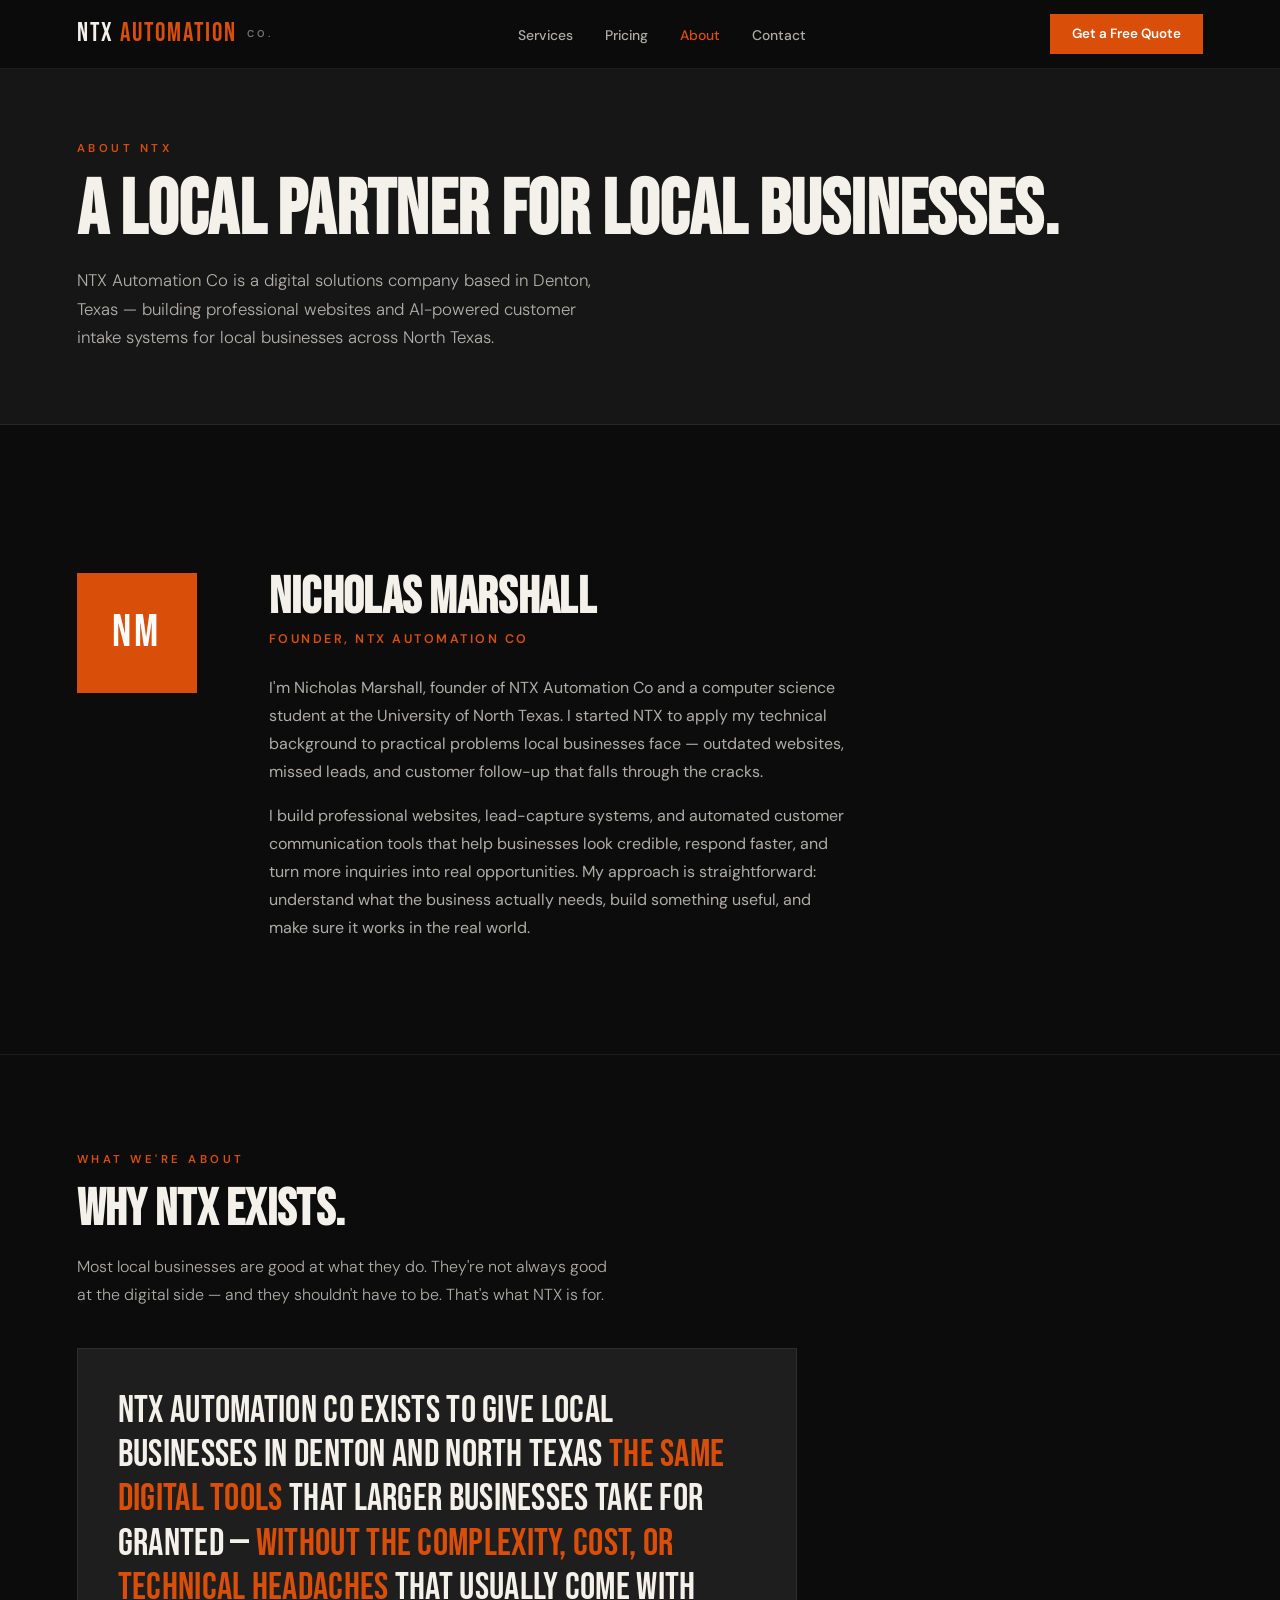
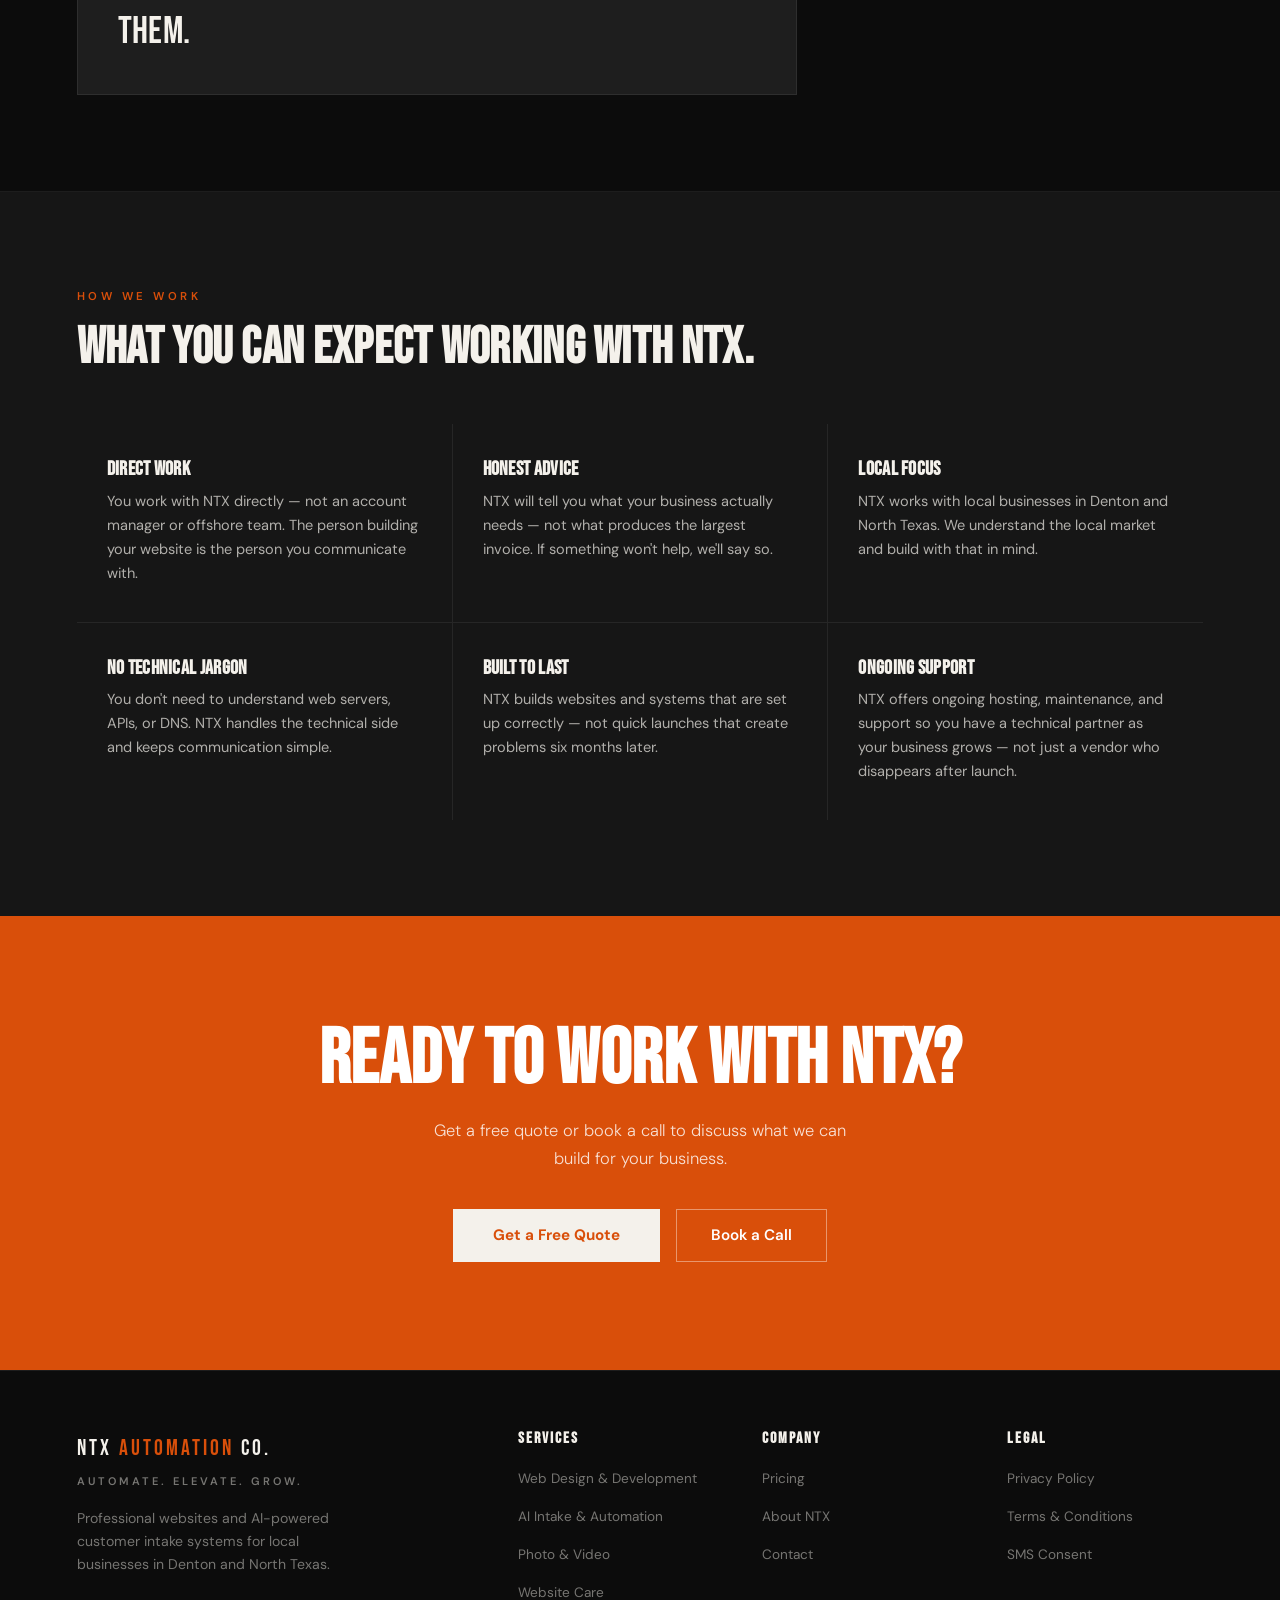
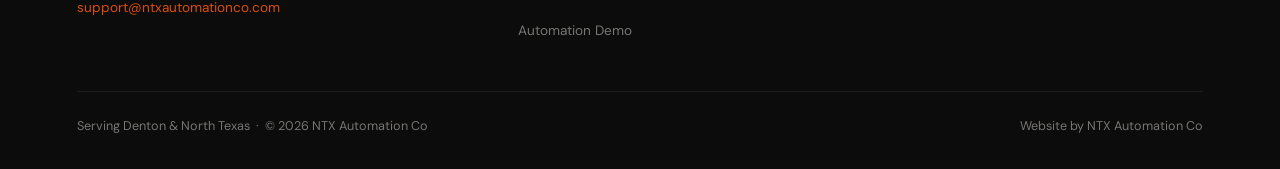
==== about.html @ d0ef0477 "Update NTX website pricing and service pages" ====
<!DOCTYPE html>
<html lang="en">
<head>
<meta charset="UTF-8"/>
<meta name="viewport" content="width=device-width, initial-scale=1.0"/>
<title>About NTX Automation Co | Web Design &amp; AI Intake — Denton, TX</title>
<meta name="description" content="NTX Automation Co is a Denton-based digital solutions company founded by Nicholas Marshall. Professional websites and AI intake systems for local businesses in North Texas."/>
<meta name="robots" content="index, follow"/>
<link rel="canonical" href="https://ntxautomationco.com/about.html"/>
<meta name="theme-color" content="#d94f0a"/>
<meta property="og:title" content="About NTX Automation Co — Denton, TX"/>
<meta property="og:description" content="Founded by Nicholas Marshall. Professional websites and AI-powered customer intake for local businesses in Denton and North Texas."/>
<meta property="og:url" content="https://ntxautomationco.com/about.html"/>
<meta property="og:type" content="website"/>
<meta name="twitter:card" content="summary"/>
<script type="application/ld+json">
{
  "@context": "https://schema.org",
  "@type": ["LocalBusiness", "ProfessionalService"],
  "name": "NTX Automation Co",
  "url": "https://ntxautomationco.com",
  "email": "support@ntxautomationco.com",
  "founder": { "@type": "Person", "name": "Nicholas Marshall" },
  "areaServed": [
    { "@type": "City", "name": "Denton", "containedInPlace": { "@type": "State", "name": "Texas" } },
    { "@type": "AdministrativeArea", "name": "North Texas" }
  ],
  "description": "NTX Automation Co builds professional websites and AI-powered customer intake systems for local businesses in Denton and North Texas."
}
</script>
<link rel="icon" href="/favicon.svg" type="image/svg+xml"/>
<link rel="preconnect" href="https://fonts.googleapis.com"/>
<link rel="preconnect" href="https://fonts.gstatic.com" crossorigin/>
<link href="https://fonts.googleapis.com/css2?family=Bebas+Neue&family=DM+Sans:wght@300;400;500;600&display=swap" rel="stylesheet"/>
<link rel="stylesheet" href="/style.css"/>
<style>
.about-hero { padding: 140px 6% 72px; background: var(--gray); border-bottom: 1px solid var(--border); }
.about-hero h1 { font-family: 'Bebas Neue', sans-serif; font-size: clamp(3rem, 6vw, 5.2rem); line-height: 0.95; margin-bottom: 18px; }
.about-hero p { font-size: 1.05rem; color: var(--body); max-width: 540px; font-weight: 300; line-height: 1.72; }
.founder-section { background: var(--black); }
.founder-inner { display: grid; grid-template-columns: 140px 1fr; gap: 52px; align-items: start; margin-top: 52px; }
.founder-name { font-family: 'Bebas Neue', sans-serif; font-size: clamp(2.2rem, 4vw, 3.4rem); line-height: 0.97; margin-bottom: 6px; }
.founder-role { font-size: 0.78rem; font-weight: 600; letter-spacing: 2.5px; text-transform: uppercase; color: var(--orange); margin-bottom: 24px; display: block; }
.founder-bio p { font-size: 1rem; color: var(--body); line-height: 1.75; margin-bottom: 16px; max-width: 580px; }
.values-section { background: var(--gray); }
.values-grid { display: grid; grid-template-columns: repeat(3, 1fr); gap: 1px; background: var(--border); margin-top: 52px; }
.value-item { background: var(--gray); padding: 36px 30px; transition: background 0.2s; }
.value-item:hover { background: #1c1c1c; }
.value-item h3 { font-family: 'Bebas Neue', sans-serif; font-size: 1.25rem; color: var(--white); margin-bottom: 10px; }
.value-item p { font-size: 0.91rem; color: var(--body); line-height: 1.65; }
.mission-section { background: var(--black); }
.mission-block { max-width: 720px; margin-top: 40px; padding: 40px; border: 1px solid var(--border); background: var(--card); }
.mission-block p { font-family: 'Bebas Neue', sans-serif; font-size: clamp(1.6rem, 3vw, 2.4rem); line-height: 1.15; color: var(--white); letter-spacing: 0.3px; }
.mission-block p em { font-style: normal; color: var(--orange); }
@media (max-width: 900px) {
  .founder-inner { grid-template-columns: 1fr; gap: 28px; }
  .values-grid { grid-template-columns: 1fr; }
}
@media (max-width: 580px) {
  .about-hero { padding: 110px 5% 52px; }
  .mission-block { padding: 28px 24px; }
}
</style>
</head>
<body>
<main id="main-content">

<div class="about-hero">
  <span class="label">About NTX</span>
  <h1>A Local Partner for Local Businesses.</h1>
  <p>NTX Automation Co is a digital solutions company based in Denton, Texas — building professional websites and AI-powered customer intake systems for local businesses across North Texas.</p>
</div>

<section class="founder-section" aria-labelledby="founder-heading">
  <div class="founder-inner">
    <div class="reveal">
      <div class="founder-monogram" aria-hidden="true"><span>NM</span></div>
    </div>
    <div class="reveal reveal-d2">
      <h2 class="founder-name" id="founder-heading">Nicholas Marshall</h2>
      <span class="founder-role">Founder, NTX Automation Co</span>
      <div class="founder-bio">
        <p>I'm Nicholas Marshall, founder of NTX Automation Co and a computer science student at the University of North Texas. I started NTX to apply my technical background to practical problems local businesses face — outdated websites, missed leads, and customer follow-up that falls through the cracks.</p>
        <p>I build professional websites, lead-capture systems, and automated customer communication tools that help businesses look credible, respond faster, and turn more inquiries into real opportunities. My approach is straightforward: understand what the business actually needs, build something useful, and make sure it works in the real world.</p>
      </div>
    </div>
  </div>
</section>

<hr class="section-rule"/>

<section class="mission-section" aria-labelledby="mission-heading">
  <div class="reveal">
    <span class="label">What We're About</span>
    <h2 class="section-heading" id="mission-heading">Why NTX Exists.</h2>
    <p class="section-body">Most local businesses are good at what they do. They're not always good at the digital side — and they shouldn't have to be. That's what NTX is for.</p>
  </div>
  <div class="mission-block reveal">
    <p>NTX Automation Co exists to give local businesses in Denton and North Texas <em>the same digital tools</em> that larger businesses take for granted — <em>without the complexity, cost, or technical headaches</em> that usually come with them.</p>
  </div>
</section>

<hr class="section-rule"/>

<section class="values-section" aria-labelledby="values-heading">
  <div class="reveal">
    <span class="label">How We Work</span>
    <h2 class="section-heading" id="values-heading">What You Can Expect Working With NTX.</h2>
  </div>
  <div class="values-grid">
    <div class="value-item reveal reveal-d1">
      <h3>Direct Work</h3>
      <p>You work with NTX directly — not an account manager or offshore team. The person building your website is the person you communicate with.</p>
    </div>
    <div class="value-item reveal reveal-d2">
      <h3>Honest Advice</h3>
      <p>NTX will tell you what your business actually needs — not what produces the largest invoice. If something won't help, we'll say so.</p>
    </div>
    <div class="value-item reveal reveal-d3">
      <h3>Local Focus</h3>
      <p>NTX works with local businesses in Denton and North Texas. We understand the local market and build with that in mind.</p>
    </div>
    <div class="value-item reveal reveal-d1">
      <h3>No Technical Jargon</h3>
      <p>You don't need to understand web servers, APIs, or DNS. NTX handles the technical side and keeps communication simple.</p>
    </div>
    <div class="value-item reveal reveal-d2">
      <h3>Built to Last</h3>
      <p>NTX builds websites and systems that are set up correctly — not quick launches that create problems six months later.</p>
    </div>
    <div class="value-item reveal reveal-d3">
      <h3>Ongoing Support</h3>
      <p>NTX offers ongoing hosting, maintenance, and support so you have a technical partner as your business grows — not just a vendor who disappears after launch.</p>
    </div>
  </div>
</section>

<section class="final-cta" aria-labelledby="about-cta-heading">
  <h2 id="about-cta-heading">Ready to Work with NTX?</h2>
  <p>Get a free quote or book a call to discuss what we can build for your business.</p>
  <div class="final-cta-actions">
    <a href="/contact.html" class="btn-white">Get a Free Quote</a>
    <a href="https://calendly.com/nichonmarshall/15min" target="_blank" rel="noopener"
       class="btn-ghost" style="border-color:rgba(255,255,255,0.4);color:#fff;">Book a Call</a>
  </div>
</section>

</main>
<script src="/components.js"></script>
</body>
</html>
---- style.css ----
/* ============================================================
   NTX AUTOMATION CO — SHARED DESIGN SYSTEM
   style.css — loaded by every page
   ============================================================ */

/* ── TOKENS ── */
:root {
  --black:        #0c0c0c;
  --white:        #f4f1eb;
  --orange:       #d94f0a;
  --orange-light: #e8621f;
  --orange-dim:   rgba(217,79,10,0.07);
  --orange-border:rgba(217,79,10,0.35);
  --gray:         #161616;
  --card:         #1e1e1e;
  --card-hover:   #232323;
  --border:       rgba(255,255,255,0.07);
  --muted:        rgba(244,241,235,0.46);
  --body:         rgba(244,241,235,0.70);
  --body-strong:  rgba(244,241,235,0.88);
}

/* ── RESET ── */
*, *::before, *::after { box-sizing: border-box; margin: 0; padding: 0; }
html { scroll-behavior: smooth; }

body {
  background: var(--black);
  color: var(--white);
  font-family: 'DM Sans', sans-serif;
  font-size: 17px;
  line-height: 1.65;
  overflow-x: hidden;
}

/* ── TYPOGRAPHY ── */
h1, h2, h3, h4 {
  font-family: 'Bebas Neue', sans-serif;
  letter-spacing: 0.3px;
  line-height: 0.97;
}

/* Section label — small orange uppercase eyebrow */
.label {
  font-size: 0.71rem;
  font-weight: 600;
  letter-spacing: 3.5px;
  text-transform: uppercase;
  color: var(--orange);
  margin-bottom: 16px;
  display: block;
}

/* Section heading */
.section-heading {
  font-family: 'Bebas Neue', sans-serif;
  font-size: clamp(2.2rem, 4vw, 3.4rem);
  line-height: 0.97;
  max-width: 680px;
  margin-bottom: 18px;
}

/* Section body copy */
.section-body {
  font-size: 1rem;
  color: var(--body);
  max-width: 540px;
  font-weight: 300;
  line-height: 1.72;
}

/* ── LAYOUT ── */
.section-inner {
  max-width: 1200px;
  margin: 0 auto;
}

section {
  padding: 96px 6%;
}

/* Alternating backgrounds */
.bg-black { background: var(--black); }
.bg-gray  { background: var(--gray);  }

/* ── NAVIGATION ── */
.site-header {
  position: fixed;
  top: 0; left: 0; right: 0;
  z-index: 200;
  background: rgba(12,12,12,0.96);
  backdrop-filter: blur(12px);
  -webkit-backdrop-filter: blur(12px);
  border-bottom: 1px solid var(--border);
}

.nav-inner {
  display: flex;
  align-items: center;
  justify-content: space-between;
  padding: 0 6%;
  height: 68px;
}

/* Logo */
.nav-logo {
  display: flex;
  align-items: center;
  gap: 10px;
  text-decoration: none;
  flex-shrink: 0;
}
.nav-logo-mark {
  font-family: 'Bebas Neue', sans-serif;
  font-size: 1.6rem;
  letter-spacing: 2px;
  color: var(--white);
  line-height: 1;
}
.nav-logo-mark span { color: var(--orange); }
.nav-logo-sub {
  font-family: 'DM Sans', sans-serif;
  font-size: 0.62rem;
  font-weight: 600;
  letter-spacing: 3px;
  text-transform: uppercase;
  color: var(--muted);
  line-height: 1;
}

/* Desktop links */
.nav-links {
  display: flex;
  align-items: center;
  gap: 32px;
  list-style: none;
}
.nav-links a {
  font-family: 'DM Sans', sans-serif;
  font-size: 0.87rem;
  font-weight: 500;
  color: var(--body);
  text-decoration: none;
  transition: color 0.2s;
  white-space: nowrap;
}
.nav-links a:hover { color: var(--white); }
.nav-links a.active { color: var(--orange); }

/* Nav right cluster */
.nav-right {
  display: flex;
  align-items: center;
  gap: 16px;
}

/* Hamburger button */
.nav-hamburger {
  display: none;
  background: none;
  border: none;
  cursor: pointer;
  padding: 6px;
  flex-direction: column;
  gap: 5px;
  align-items: center;
  justify-content: center;
}
.nav-hamburger span {
  display: block;
  width: 22px;
  height: 2px;
  background: var(--white);
  transition: transform 0.25s, opacity 0.25s;
  transform-origin: center;
}

/* Hamburger open state */
.nav-hamburger.open span:nth-child(1) { transform: translateY(7px) rotate(45deg); }
.nav-hamburger.open span:nth-child(2) { opacity: 0; }
.nav-hamburger.open span:nth-child(3) { transform: translateY(-7px) rotate(-45deg); }

/* Full-screen mobile menu */
.nav-overlay {
  display: none;
  position: fixed;
  inset: 0;
  z-index: 199;
  background: rgba(12,12,12,0.98);
  backdrop-filter: blur(16px);
  -webkit-backdrop-filter: blur(16px);
  padding: 100px 8% 48px;
  flex-direction: column;
  justify-content: space-between;
  overflow-y: auto;
}
.nav-overlay.open { display: flex; }

.nav-overlay-primary {
  list-style: none;
  display: flex;
  flex-direction: column;
  gap: 4px;
}
.nav-overlay-primary li a {
  font-family: 'Bebas Neue', sans-serif;
  font-size: clamp(2rem, 8vw, 3rem);
  letter-spacing: 1px;
  color: var(--white);
  text-decoration: none;
  display: block;
  padding: 8px 0;
  border-bottom: 1px solid var(--border);
  transition: color 0.15s;
}
.nav-overlay-primary li a:hover { color: var(--orange); }

.nav-overlay-secondary {
  list-style: none;
  display: flex;
  flex-direction: column;
  gap: 0;
  margin-top: 24px;
}
.nav-overlay-secondary li a {
  font-size: 1rem;
  font-weight: 500;
  color: var(--body);
  text-decoration: none;
  display: block;
  padding: 10px 0;
  border-bottom: 1px solid var(--border);
  transition: color 0.15s;
}
.nav-overlay-secondary li a:hover { color: var(--white); }

.nav-overlay-legal {
  display: flex;
  flex-wrap: wrap;
  gap: 12px 24px;
  margin-top: 20px;
}
.nav-overlay-legal a {
  font-size: 0.8rem;
  color: var(--muted);
  text-decoration: none;
  transition: color 0.15s;
}
.nav-overlay-legal a:hover { color: var(--white); }

.nav-overlay-cta {
  margin-top: 32px;
}

/* ── BUTTONS ── */
.btn-primary {
  display: inline-block;
  background: var(--orange);
  color: #fff;
  padding: 14px 36px;
  font-family: 'DM Sans', sans-serif;
  font-size: 0.95rem;
  font-weight: 600;
  text-decoration: none;
  border: none;
  cursor: pointer;
  transition: background 0.2s, transform 0.15s;
  white-space: nowrap;
}
.btn-primary:hover { background: var(--orange-light); transform: translateY(-2px); }

.btn-ghost {
  display: inline-block;
  background: transparent;
  color: var(--white);
  padding: 13px 34px;
  font-family: 'DM Sans', sans-serif;
  font-size: 0.95rem;
  font-weight: 600;
  text-decoration: none;
  border: 1.5px solid rgba(244,241,235,0.3);
  cursor: pointer;
  transition: border-color 0.2s, color 0.2s, transform 0.15s;
  white-space: nowrap;
}
.btn-ghost:hover { border-color: var(--white); color: var(--white); transform: translateY(-2px); }

.btn-white {
  display: inline-block;
  background: var(--white);
  color: var(--orange);
  padding: 14px 40px;
  font-family: 'DM Sans', sans-serif;
  font-size: 0.95rem;
  font-weight: 700;
  text-decoration: none;
  border: none;
  cursor: pointer;
  transition: opacity 0.2s, transform 0.15s;
  white-space: nowrap;
}
.btn-white:hover { opacity: 0.92; transform: translateY(-2px); }

.btn-full { width: 100%; text-align: center; }

/* Nav CTA — smaller */
.btn-nav {
  display: inline-block;
  background: var(--orange);
  color: #fff;
  padding: 9px 22px;
  font-family: 'DM Sans', sans-serif;
  font-size: 0.84rem;
  font-weight: 600;
  text-decoration: none;
  border: none;
  cursor: pointer;
  transition: background 0.2s;
  white-space: nowrap;
}
.btn-nav:hover { background: var(--orange-light); }

/* ── FOOTER ── */
.site-footer {
  background: var(--black);
  border-top: 1px solid var(--border);
  padding: 60px 6% 32px;
}

.footer-grid {
  display: grid;
  grid-template-columns: 2fr 1fr 1fr 1fr;
  gap: 48px;
  margin-bottom: 48px;
}

.footer-brand-mark {
  font-family: 'Bebas Neue', sans-serif;
  font-size: 1.4rem;
  letter-spacing: 3px;
  color: var(--white);
  margin-bottom: 4px;
}
.footer-brand-mark span { color: var(--orange); }

.footer-tagline {
  font-size: 0.69rem;
  font-weight: 600;
  letter-spacing: 3px;
  text-transform: uppercase;
  color: var(--muted);
  margin-bottom: 16px;
}

.footer-desc {
  font-size: 0.88rem;
  color: var(--muted);
  line-height: 1.65;
  max-width: 260px;
  margin-bottom: 16px;
}

.footer-email a {
  font-size: 0.85rem;
  color: var(--orange);
  text-decoration: none;
  transition: opacity 0.2s;
}
.footer-email a:hover { opacity: 0.75; }

.footer-col h4 {
  font-family: 'Bebas Neue', sans-serif;
  font-size: 1rem;
  letter-spacing: 2px;
  color: var(--white);
  margin-bottom: 16px;
}

.footer-col ul {
  list-style: none;
  display: flex;
  flex-direction: column;
  gap: 10px;
}

.footer-col ul li a {
  font-size: 0.85rem;
  color: var(--muted);
  text-decoration: none;
  transition: color 0.2s;
}
.footer-col ul li a:hover { color: var(--white); }

.footer-bottom {
  border-top: 1px solid var(--border);
  padding-top: 24px;
  display: flex;
  justify-content: space-between;
  align-items: center;
  flex-wrap: wrap;
  gap: 12px;
}

.footer-bottom small {
  font-size: 0.79rem;
  color: var(--muted);
}

/* ── CARDS — shared ── */
.card {
  padding: 36px 32px;
  border: 1px solid var(--border);
  background: var(--card);
  transition: border-color 0.2s, background 0.2s;
}
.card:hover { border-color: var(--orange); background: var(--card-hover); }

.card-num {
  font-family: 'Bebas Neue', sans-serif;
  font-size: 2.4rem;
  color: var(--orange);
  opacity: 0.3;
  line-height: 1;
  margin-bottom: 20px;
}

.card h3 {
  font-family: 'Bebas Neue', sans-serif;
  font-size: 1.35rem;
  letter-spacing: 0.5px;
  color: var(--white);
  margin-bottom: 12px;
}

.card p {
  font-size: 0.91rem;
  color: var(--body);
  line-height: 1.65;
}

.card-tag {
  display: inline-block;
  margin-top: 16px;
  font-size: 0.69rem;
  font-weight: 600;
  letter-spacing: 2px;
  text-transform: uppercase;
  color: var(--orange);
}

.card-link {
  display: inline-flex;
  align-items: center;
  gap: 6px;
  margin-top: 20px;
  font-size: 0.84rem;
  font-weight: 600;
  color: var(--orange);
  text-decoration: none;
  transition: gap 0.2s;
}
.card-link:hover { gap: 10px; }

/* ── GRID SYSTEMS ── */
.grid-4 {
  display: grid;
  grid-template-columns: repeat(4, 1fr);
  gap: 1px;
  background: var(--border);
}

.grid-3 {
  display: grid;
  grid-template-columns: repeat(3, 1fr);
  gap: 24px;
}

.grid-2 {
  display: grid;
  grid-template-columns: repeat(2, 1fr);
  gap: 24px;
}

.grid-auto {
  display: grid;
  grid-template-columns: repeat(auto-fit, minmax(260px, 1fr));
  gap: 24px;
}

/* ── DIVIDER ── */
hr.section-rule {
  border: none;
  border-top: 1px solid var(--border);
  margin: 0;
}

/* ── CALLOUT BOX ── */
.callout {
  padding: 20px 24px;
  border: 1px solid var(--orange-border);
  background: var(--orange-dim);
  font-size: 0.91rem;
  color: var(--body-strong);
  line-height: 1.7;
}
.callout strong { color: var(--white); font-weight: 600; }

/* ── PLACEHOLDER ── */
.placeholder-block {
  border: 1px dashed rgba(255,255,255,0.12);
  background: rgba(255,255,255,0.02);
  display: flex;
  flex-direction: column;
  align-items: center;
  justify-content: center;
  text-align: center;
  padding: 48px 32px;
  gap: 10px;
}
.placeholder-block .ph-label {
  font-size: 0.69rem;
  font-weight: 600;
  letter-spacing: 3px;
  text-transform: uppercase;
  color: var(--orange);
}
.placeholder-block p {
  font-size: 0.88rem;
  color: var(--muted);
  line-height: 1.6;
  max-width: 280px;
}

/* ── SMS DISCLOSURE ── */
.sms-disclosure {
  padding: 16px 20px;
  border: 1px solid var(--border);
  background: #111;
  font-size: 0.81rem;
  color: var(--muted);
  line-height: 1.7;
}
.sms-disclosure strong { color: rgba(244,241,235,0.7); font-weight: 500; }
.sms-disclosure-links {
  display: flex;
  gap: 12px;
  flex-wrap: wrap;
  margin-top: 10px;
}
.sms-disclosure-links a {
  font-size: 0.78rem;
  color: var(--orange);
  text-decoration: none;
  transition: opacity 0.2s;
}
.sms-disclosure-links a:hover { opacity: 0.75; }

/* ── ANIMATIONS ── */
@keyframes fadeUp {
  from { opacity: 0; transform: translateY(22px); }
  to   { opacity: 1; transform: translateY(0); }
}
@keyframes fadeIn {
  from { opacity: 0; }
  to   { opacity: 1; }
}

.reveal {
  opacity: 0;
  transform: translateY(26px);
  transition: opacity 0.6s ease, transform 0.6s ease;
}
.reveal.visible {
  opacity: 1;
  transform: translateY(0);
}

/* Stagger utility classes */
.reveal-d1 { transition-delay: 0.05s; }
.reveal-d2 { transition-delay: 0.12s; }
.reveal-d3 { transition-delay: 0.19s; }
.reveal-d4 { transition-delay: 0.26s; }

/* ── PAGE HEADER (legal / inner pages) ── */
.page-header {
  padding: 140px 6% 60px;
  border-bottom: 1px solid var(--border);
  background: var(--gray);
}
.page-header h1 {
  font-family: 'Bebas Neue', sans-serif;
  font-size: clamp(2.8rem, 6vw, 5rem);
  line-height: 0.95;
  letter-spacing: 0.5px;
  max-width: 680px;
}
.page-header .sub {
  margin-top: 18px;
  font-size: 1.05rem;
  color: var(--body);
  max-width: 560px;
  font-weight: 300;
  line-height: 1.7;
}
.page-header .effective {
  margin-top: 14px;
  font-size: 0.83rem;
  color: var(--muted);
}

/* ── LEGAL CONTENT ── */
.legal-content {
  max-width: 780px;
  margin: 0 auto;
  padding: 72px 6% 100px;
}
.legal-section {
  margin-bottom: 52px;
  padding-bottom: 52px;
  border-bottom: 1px solid var(--border);
}
.legal-section:last-child { border-bottom: none; margin-bottom: 0; padding-bottom: 0; }
.legal-section h2 {
  font-family: 'Bebas Neue', sans-serif;
  font-size: 1.6rem;
  letter-spacing: 1px;
  color: var(--white);
  margin-bottom: 16px;
}
.legal-section p {
  font-size: 0.97rem;
  color: var(--body);
  line-height: 1.75;
  margin-bottom: 14px;
}
.legal-section p:last-child { margin-bottom: 0; }
.legal-section ul {
  list-style: none;
  margin: 14px 0;
  display: flex;
  flex-direction: column;
  gap: 10px;
}
.legal-section ul li {
  font-size: 0.95rem;
  color: var(--body);
  padding-left: 18px;
  position: relative;
  line-height: 1.6;
}
.legal-section ul li::before {
  content: '';
  position: absolute;
  left: 0; top: 9px;
  width: 5px; height: 5px;
  background: var(--orange);
  border-radius: 50%;
}
.sms-callout {
  margin: 22px 0;
  padding: 20px 22px;
  border: 1px solid var(--orange-border);
  background: var(--orange-dim);
  font-size: 0.91rem;
  color: var(--body-strong);
  line-height: 1.7;
}
.sms-callout strong { color: var(--white); font-weight: 600; }
.contact-block {
  margin-top: 18px;
  padding: 20px 22px;
  border: 1px solid var(--border);
  background: #1a1a1a;
  font-size: 0.93rem;
  color: var(--body);
  line-height: 1.7;
}
.contact-block a { color: var(--orange); text-decoration: none; }
.contact-block a:hover { text-decoration: underline; }
.link-block { display: flex; gap: 16px; flex-wrap: wrap; margin-top: 18px; }
.link-pill {
  padding: 10px 20px;
  border: 1px solid var(--border);
  font-size: 0.88rem;
  font-weight: 500;
  color: rgba(244,241,235,0.75);
  text-decoration: none;
  transition: border-color 0.2s, color 0.2s;
}
.link-pill:hover { border-color: var(--orange); color: var(--white); }

/* ── FORM ── */
.form-group {
  display: flex;
  flex-direction: column;
  gap: 6px;
}
.form-group label {
  font-size: 0.82rem;
  font-weight: 600;
  color: var(--body);
  letter-spacing: 0.3px;
}
.form-group input,
.form-group select,
.form-group textarea {
  background: #1a1a1a;
  border: 1px solid rgba(255,255,255,0.12);
  color: var(--white);
  font-family: 'DM Sans', sans-serif;
  font-size: 0.95rem;
  padding: 12px 16px;
  width: 100%;
  transition: border-color 0.2s;
  appearance: none;
  -webkit-appearance: none;
}
.form-group input:focus,
.form-group select:focus,
.form-group textarea:focus {
  outline: none;
  border-color: var(--orange);
}
.form-group input::placeholder,
.form-group textarea::placeholder { color: var(--muted); }
.form-group textarea { resize: vertical; min-height: 100px; }
.form-grid { display: grid; grid-template-columns: 1fr 1fr; gap: 20px; }
.form-stack { display: flex; flex-direction: column; gap: 20px; }
.checkbox-group { display: flex; flex-direction: column; gap: 10px; }
.checkbox-item {
  display: flex;
  align-items: center;
  gap: 10px;
  cursor: pointer;
  font-size: 0.91rem;
  color: var(--body);
}
.checkbox-item input[type="checkbox"] {
  width: 16px; height: 16px;
  accent-color: var(--orange);
  flex-shrink: 0;
}
.form-note {
  font-size: 0.78rem;
  color: var(--muted);
  line-height: 1.6;
  margin-top: 8px;
}
.form-success {
  display: none;
  padding: 20px 24px;
  border: 1px solid rgba(217,79,10,0.4);
  background: rgba(217,79,10,0.06);
  font-size: 0.95rem;
  color: var(--white);
  line-height: 1.6;
}

/* ── FINAL CTA SECTION ── */
.final-cta {
  background: var(--orange);
  padding: 108px 6%;
  text-align: center;
}
.final-cta h2 {
  font-family: 'Bebas Neue', sans-serif;
  font-size: clamp(2.8rem, 6vw, 5rem);
  color: #fff;
  line-height: 0.95;
  max-width: 700px;
  margin: 0 auto 20px;
  letter-spacing: 0.5px;
}
.final-cta p {
  font-size: 1.03rem;
  color: rgba(255,255,255,0.82);
  max-width: 440px;
  margin: 0 auto 36px;
  font-weight: 300;
  line-height: 1.7;
}
.final-cta-actions {
  display: flex;
  gap: 16px;
  justify-content: center;
  flex-wrap: wrap;
}

/* ── RESPONSIVE ── */
@media (max-width: 1024px) {
  .grid-4 { grid-template-columns: repeat(2, 1fr); }
  .footer-grid { grid-template-columns: 1fr 1fr; gap: 36px; }
}

@media (max-width: 768px) {
  section { padding: 72px 6%; }
  .nav-links { display: none; }
  .nav-hamburger { display: flex; }
  .grid-3 { grid-template-columns: 1fr; gap: 16px; }
  .grid-2 { grid-template-columns: 1fr; gap: 16px; }
  .grid-4 { grid-template-columns: 1fr; background: transparent; gap: 1px; }
  .form-grid { grid-template-columns: 1fr; }
}

@media (max-width: 580px) {
  section { padding: 60px 5%; }
  .footer-grid { grid-template-columns: 1fr; gap: 32px; }
  .footer-bottom { flex-direction: column; align-items: flex-start; }
  .final-cta { padding: 72px 5%; }
  .page-header { padding: 110px 5% 48px; }
  .legal-content { padding: 48px 5% 72px; }
}

/* ── SHARED NAV/FOOTER JS hook ── */
.nav-logo-desktop { display: flex; }
.nav-logo-mobile  { display: none; }

@media (max-width: 768px) {
  .nav-logo-desktop { display: none; }
  .nav-logo-mobile  { display: flex; }
}

/* ── SKIP LINK ── */
.skip-link {
  position: absolute;
  top: -100px;
  left: 16px;
  z-index: 9999;
  background: var(--orange);
  color: #fff;
  font-size: 0.9rem;
  font-weight: 600;
  padding: 10px 18px;
  text-decoration: none;
  transition: top 0.15s;
}
.skip-link:focus {
  top: 16px;
}

/* ── FOCUS VISIBLE — global ── */
:focus { outline: none; }
:focus-visible {
  outline: 2px solid var(--orange);
  outline-offset: 3px;
}
button:focus-visible,
.nav-hamburger:focus-visible {
  outline: 2px solid var(--orange);
  outline-offset: 4px;
}
.form-group input:focus-visible,
.form-group select:focus-visible,
.form-group textarea:focus-visible {
  outline: 2px solid var(--orange);
  outline-offset: 0;
  border-color: var(--orange);
}
.btn-primary:focus-visible,
.btn-ghost:focus-visible,
.btn-white:focus-visible,
.btn-nav:focus-visible {
  outline: 2px solid var(--white);
  outline-offset: 3px;
}

/* ── REDUCED MOTION ── */
@media (prefers-reduced-motion: reduce) {
  html { scroll-behavior: auto; }
  *,
  *::before,
  *::after {
    animation-duration: 0.01ms !important;
    animation-iteration-count: 1 !important;
    transition-duration: 0.01ms !important;
  }
  .reveal {
    opacity: 1;
    transform: none;
    transition: none;
  }
}

/* ── PRICING SPECIFIC ── */
.pricing-section { background: var(--black); }
.pricing-category-label {
  font-size: 0.69rem; font-weight: 600;
  letter-spacing: 3.5px; text-transform: uppercase;
  color: var(--orange); margin-bottom: 12px; display: block;
}
.pricing-grid-3 {
  display: grid;
  grid-template-columns: repeat(3, 1fr);
  gap: 1px;
  background: var(--border);
  margin-top: 12px;
}
.pricing-grid-2 {
  display: grid;
  grid-template-columns: repeat(2, 1fr);
  gap: 1px;
  background: var(--border);
  margin-top: 12px;
}
.price-card {
  background: var(--card);
  padding: 36px 30px;
  display: flex;
  flex-direction: column;
  position: relative;
}
.price-card.featured {
  background: #180e08;
  border: 1px solid var(--orange);
}
.price-card .plan-badge {
  position: absolute; top: -11px; left: 24px;
  background: var(--orange); color: #fff;
  font-size: 0.65rem; font-weight: 700;
  letter-spacing: 2px; text-transform: uppercase;
  padding: 4px 12px;
}
.price-card h3 {
  font-family: 'Bebas Neue', sans-serif;
  font-size: 1.3rem; letter-spacing: 0.5px;
  color: var(--white); margin-bottom: 8px;
}
.price-amount {
  font-family: 'Bebas Neue', sans-serif;
  font-size: 2.6rem; color: var(--white);
  line-height: 1; margin-bottom: 2px;
}
.price-amount sup {
  font-size: 1.4rem; vertical-align: super;
}
.price-cadence {
  font-size: 0.78rem; color: var(--muted);
  margin-bottom: 16px;
}
.price-desc {
  font-size: 0.88rem; color: var(--body);
  line-height: 1.65;
  padding-bottom: 18px;
  border-bottom: 1px solid var(--border);
  margin-bottom: 18px;
  flex: 1;
}
.price-includes {
  list-style: none;
  display: flex; flex-direction: column;
  gap: 9px; margin-bottom: 26px;
}
.price-includes li {
  font-size: 0.85rem; color: var(--body);
  padding-left: 14px; position: relative; line-height: 1.5;
}
.price-includes li::before {
  content: '';
  position: absolute; left: 0; top: 8px;
  width: 4px; height: 4px;
  background: var(--orange); border-radius: 50%;
}
.price-not-includes {
  list-style: none;
  display: flex; flex-direction: column;
  gap: 8px; margin-bottom: 24px;
  padding: 14px 16px;
  border: 1px solid var(--border);
  background: rgba(255,255,255,0.02);
}
.price-not-includes li {
  font-size: 0.8rem; color: var(--muted);
  padding-left: 14px; position: relative; line-height: 1.5;
}
.price-not-includes li::before {
  content: '—';
  position: absolute; left: 0;
  color: var(--muted); font-size: 0.75rem;
}
.pricing-disclosure {
  padding: 18px 22px;
  border: 1px solid var(--border);
  background: rgba(255,255,255,0.02);
  font-size: 0.84rem; color: var(--muted);
  line-height: 1.7; margin-top: 32px;
}
.pricing-disclosure strong { color: var(--body-strong); }
.addons-grid {
  display: grid;
  grid-template-columns: repeat(auto-fill, minmax(220px,1fr));
  gap: 12px; margin-top: 32px;
}
.addon-item {
  padding: 16px 20px;
  border: 1px solid var(--border);
  display: flex; justify-content: space-between; align-items: baseline; gap: 12px;
}
.addon-name { font-size: 0.9rem; font-weight: 500; color: var(--white); }
.addon-price { font-size: 0.8rem; color: var(--orange); white-space: nowrap; }

/* Homepage pricing preview */
.pricing-preview { background: var(--black); }
.pricing-preview-grid {
  display: grid;
  grid-template-columns: repeat(3,1fr);
  gap: 1px;
  background: var(--border);
  margin-top: 44px;
}
.pp-card {
  background: var(--card);
  padding: 32px 28px;
  display: flex; flex-direction: column;
}
.pp-card.featured { background: #180e08; border: 1px solid var(--orange); }
.pp-category { font-size: 0.67rem; font-weight: 600; letter-spacing: 2.5px; text-transform: uppercase; color: var(--orange); margin-bottom: 10px; }
.pp-card h3 { font-family: 'Bebas Neue', sans-serif; font-size: 1.25rem; color: var(--white); margin-bottom: 8px; }
.pp-price { font-family: 'Bebas Neue', sans-serif; font-size: 2rem; color: var(--white); line-height: 1; margin-bottom: 4px; }
.pp-cadence { font-size: 0.78rem; color: var(--muted); margin-bottom: 0; }
.pp-badge { display: inline-block; background: var(--orange); color: #fff; font-size: 0.64rem; font-weight: 700; letter-spacing: 2px; text-transform: uppercase; padding: 3px 9px; margin-bottom: 10px; }

/* Monogram founder block */
.founder-monogram {
  width: 120px; height: 120px;
  background: var(--orange);
  display: flex; align-items: center; justify-content: center;
  flex-shrink: 0;
}
.founder-monogram span {
  font-family: 'Bebas Neue', sans-serif;
  font-size: 2.8rem; color: #fff; letter-spacing: 3px; line-height: 1;
}

/* Form inline error */
.field-error {
  font-size: 0.78rem; color: #f87171;
  margin-top: 4px; display: none;
}
.field-error.visible { display: block; }
.form-group.has-error input,
.form-group.has-error select,
.form-group.has-error textarea {
  border-color: #f87171;
}

@media (max-width: 900px) {
  .pricing-grid-3 { grid-template-columns: 1fr; }
  .pricing-grid-2 { grid-template-columns: 1fr; }
  .pricing-preview-grid { grid-template-columns: 1fr; }
}
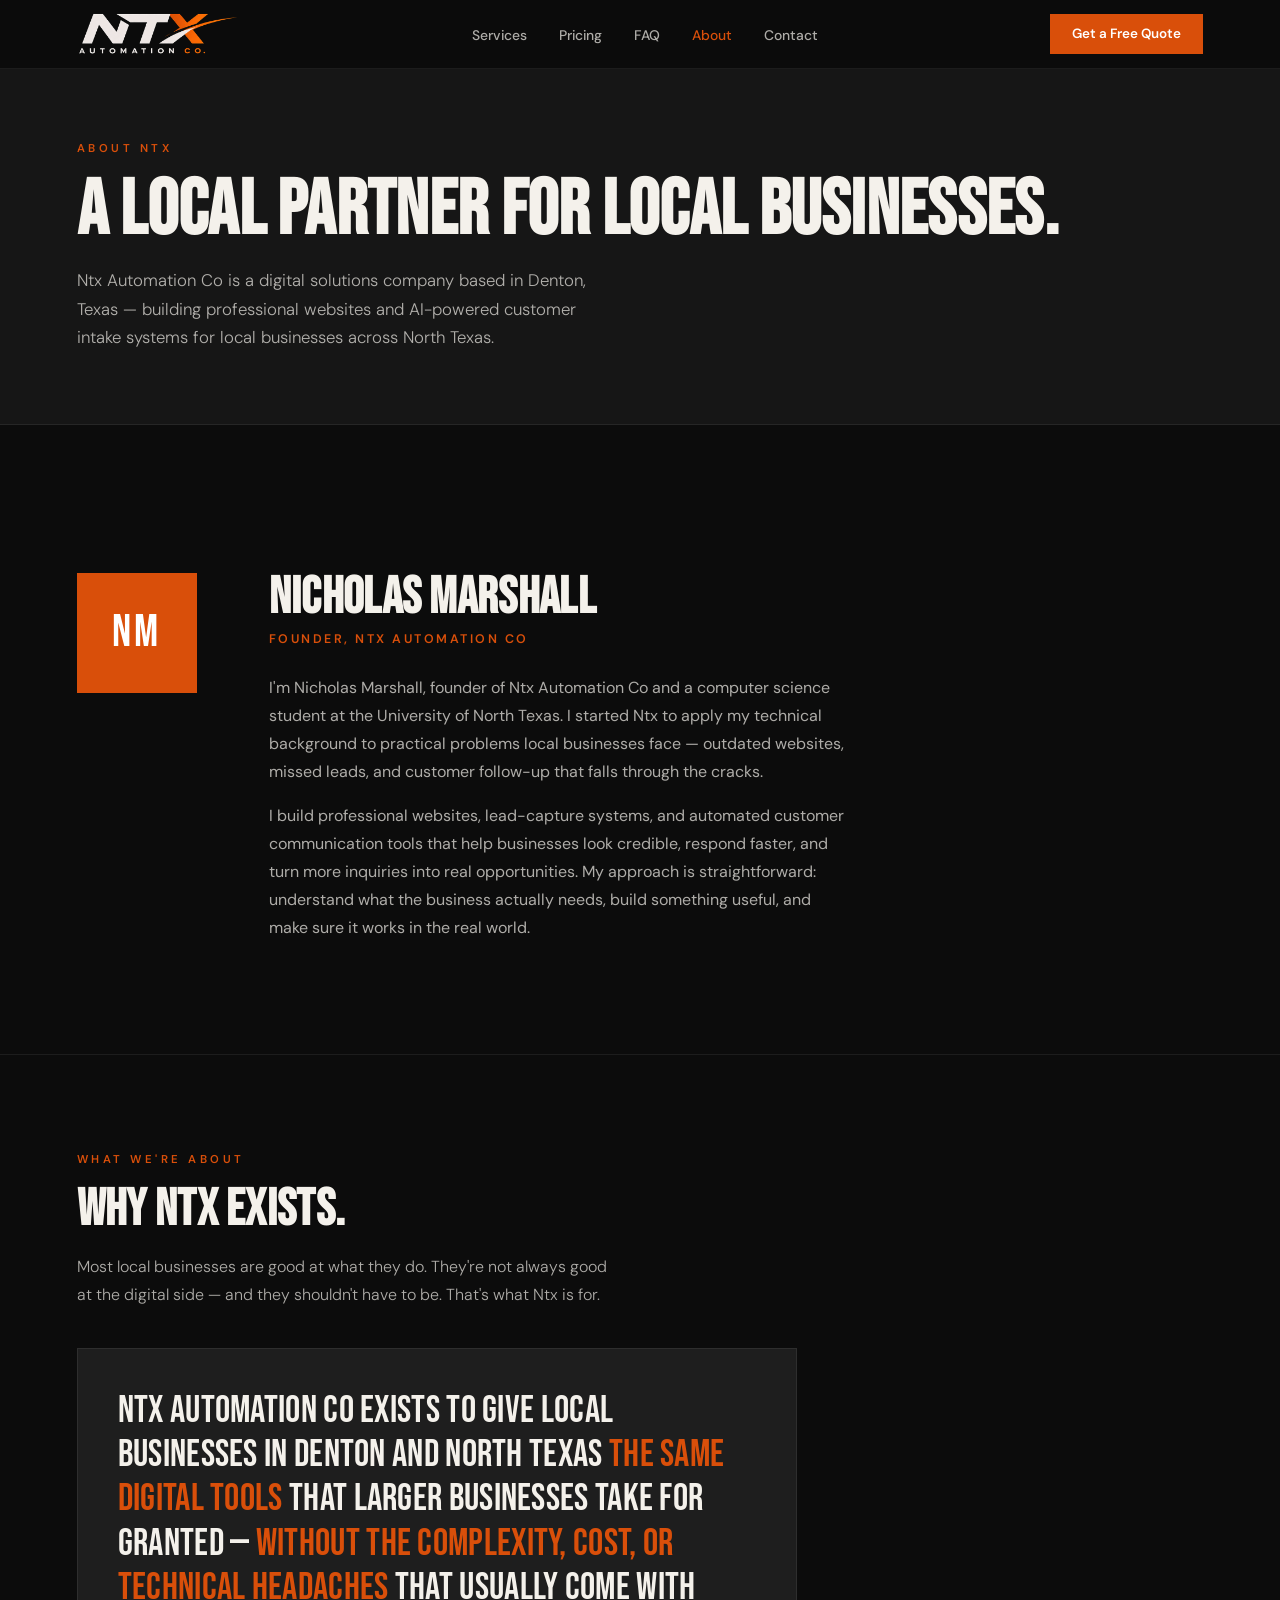
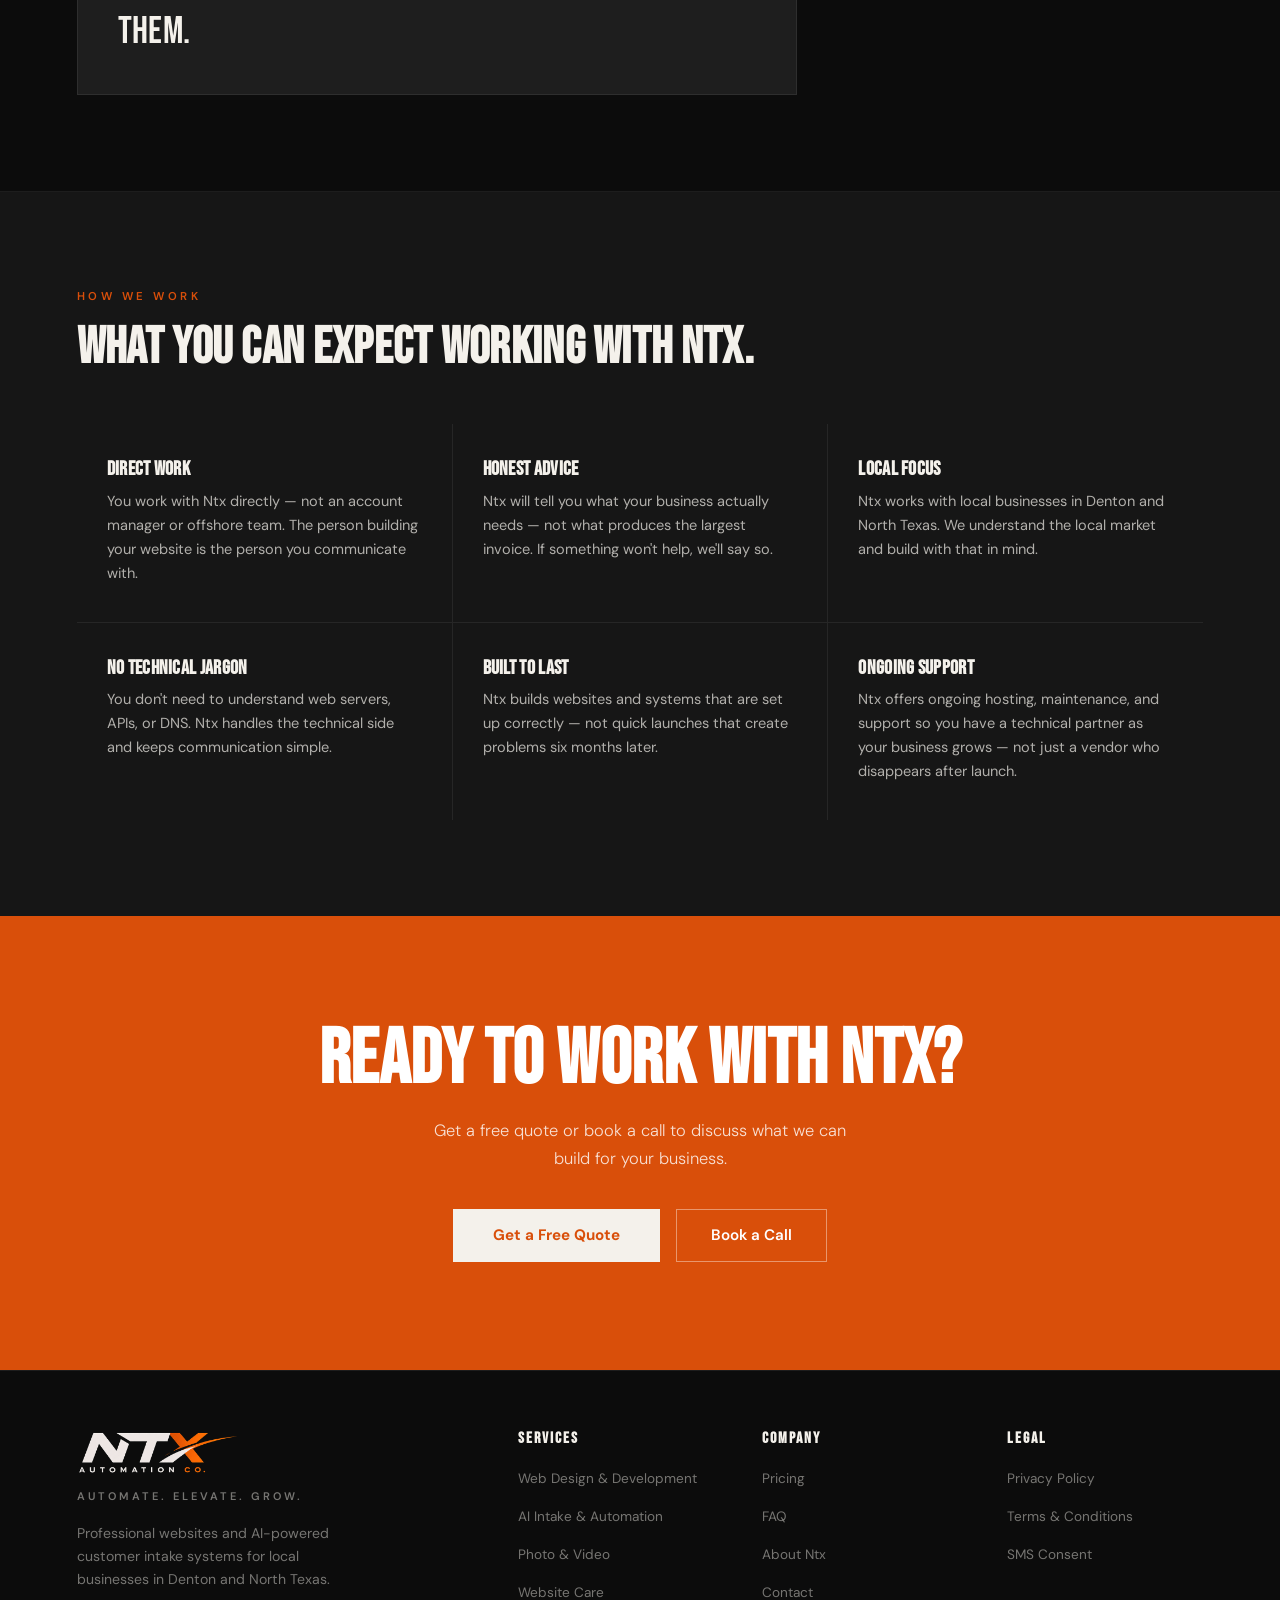
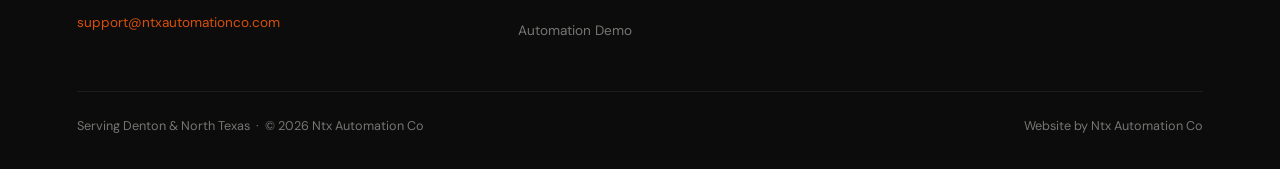
==== commit 6dbce7ef: "Update public branding to Ntx Automation Co" ====
--- a/about.html
+++ b/about.html
@@ -3,12 +3,12 @@
 <head>
 <meta charset="UTF-8"/>
 <meta name="viewport" content="width=device-width, initial-scale=1.0"/>
-<title>About NTX Automation Co | Web Design &amp; AI Intake — Denton, TX</title>
-<meta name="description" content="NTX Automation Co is a Denton-based digital solutions company founded by Nicholas Marshall. Professional websites and AI intake systems for local businesses in North Texas."/>
+<title>About Ntx Automation Co | Web Design &amp; AI Intake — Denton, TX</title>
+<meta name="description" content="Ntx Automation Co is a Denton-based digital solutions company founded by Nicholas Marshall. Professional websites and AI intake systems for local businesses in North Texas."/>
 <meta name="robots" content="index, follow"/>
 <link rel="canonical" href="https://ntxautomationco.com/about.html"/>
 <meta name="theme-color" content="#d94f0a"/>
-<meta property="og:title" content="About NTX Automation Co — Denton, TX"/>
+<meta property="og:title" content="About Ntx Automation Co — Denton, TX"/>
 <meta property="og:description" content="Founded by Nicholas Marshall. Professional websites and AI-powered customer intake for local businesses in Denton and North Texas."/>
 <meta property="og:url" content="https://ntxautomationco.com/about.html"/>
 <meta property="og:type" content="website"/>
@@ -17,7 +17,7 @@
 {
   "@context": "https://schema.org",
   "@type": ["LocalBusiness", "ProfessionalService"],
-  "name": "NTX Automation Co",
+  "name": "Ntx Automation Co",
   "url": "https://ntxautomationco.com",
   "email": "support@ntxautomationco.com",
   "founder": { "@type": "Person", "name": "Nicholas Marshall" },
@@ -25,7 +25,7 @@
     { "@type": "City", "name": "Denton", "containedInPlace": { "@type": "State", "name": "Texas" } },
     { "@type": "AdministrativeArea", "name": "North Texas" }
   ],
-  "description": "NTX Automation Co builds professional websites and AI-powered customer intake systems for local businesses in Denton and North Texas."
+  "description": "Ntx Automation Co builds professional websites and AI-powered customer intake systems for local businesses in Denton and North Texas."
 }
 </script>
 <link rel="icon" href="/favicon.svg" type="image/svg+xml"/>
@@ -66,9 +66,9 @@
 <main id="main-content">
 
 <div class="about-hero">
-  <span class="label">About NTX</span>
+  <span class="label">About Ntx</span>
   <h1>A Local Partner for Local Businesses.</h1>
-  <p>NTX Automation Co is a digital solutions company based in Denton, Texas — building professional websites and AI-powered customer intake systems for local businesses across North Texas.</p>
+  <p>Ntx Automation Co is a digital solutions company based in Denton, Texas — building professional websites and AI-powered customer intake systems for local businesses across North Texas.</p>
 </div>
 
 <section class="founder-section" aria-labelledby="founder-heading">
@@ -78,9 +78,9 @@
     </div>
     <div class="reveal reveal-d2">
       <h2 class="founder-name" id="founder-heading">Nicholas Marshall</h2>
-      <span class="founder-role">Founder, NTX Automation Co</span>
+      <span class="founder-role">Founder, Ntx Automation Co</span>
       <div class="founder-bio">
-        <p>I'm Nicholas Marshall, founder of NTX Automation Co and a computer science student at the University of North Texas. I started NTX to apply my technical background to practical problems local businesses face — outdated websites, missed leads, and customer follow-up that falls through the cracks.</p>
+        <p>I'm Nicholas Marshall, founder of Ntx Automation Co and a computer science student at the University of North Texas. I started Ntx to apply my technical background to practical problems local businesses face — outdated websites, missed leads, and customer follow-up that falls through the cracks.</p>
         <p>I build professional websites, lead-capture systems, and automated customer communication tools that help businesses look credible, respond faster, and turn more inquiries into real opportunities. My approach is straightforward: understand what the business actually needs, build something useful, and make sure it works in the real world.</p>
       </div>
     </div>
@@ -92,11 +92,11 @@
 <section class="mission-section" aria-labelledby="mission-heading">
   <div class="reveal">
     <span class="label">What We're About</span>
-    <h2 class="section-heading" id="mission-heading">Why NTX Exists.</h2>
-    <p class="section-body">Most local businesses are good at what they do. They're not always good at the digital side — and they shouldn't have to be. That's what NTX is for.</p>
+    <h2 class="section-heading" id="mission-heading">Why Ntx Exists.</h2>
+    <p class="section-body">Most local businesses are good at what they do. They're not always good at the digital side — and they shouldn't have to be. That's what Ntx is for.</p>
   </div>
   <div class="mission-block reveal">
-    <p>NTX Automation Co exists to give local businesses in Denton and North Texas <em>the same digital tools</em> that larger businesses take for granted — <em>without the complexity, cost, or technical headaches</em> that usually come with them.</p>
+    <p>Ntx Automation Co exists to give local businesses in Denton and North Texas <em>the same digital tools</em> that larger businesses take for granted — <em>without the complexity, cost, or technical headaches</em> that usually come with them.</p>
   </div>
 </section>
 
@@ -105,38 +105,38 @@
 <section class="values-section" aria-labelledby="values-heading">
   <div class="reveal">
     <span class="label">How We Work</span>
-    <h2 class="section-heading" id="values-heading">What You Can Expect Working With NTX.</h2>
+    <h2 class="section-heading" id="values-heading">What You Can Expect Working With Ntx.</h2>
   </div>
   <div class="values-grid">
     <div class="value-item reveal reveal-d1">
       <h3>Direct Work</h3>
-      <p>You work with NTX directly — not an account manager or offshore team. The person building your website is the person you communicate with.</p>
+      <p>You work with Ntx directly — not an account manager or offshore team. The person building your website is the person you communicate with.</p>
     </div>
     <div class="value-item reveal reveal-d2">
       <h3>Honest Advice</h3>
-      <p>NTX will tell you what your business actually needs — not what produces the largest invoice. If something won't help, we'll say so.</p>
+      <p>Ntx will tell you what your business actually needs — not what produces the largest invoice. If something won't help, we'll say so.</p>
     </div>
     <div class="value-item reveal reveal-d3">
       <h3>Local Focus</h3>
-      <p>NTX works with local businesses in Denton and North Texas. We understand the local market and build with that in mind.</p>
+      <p>Ntx works with local businesses in Denton and North Texas. We understand the local market and build with that in mind.</p>
     </div>
     <div class="value-item reveal reveal-d1">
       <h3>No Technical Jargon</h3>
-      <p>You don't need to understand web servers, APIs, or DNS. NTX handles the technical side and keeps communication simple.</p>
+      <p>You don't need to understand web servers, APIs, or DNS. Ntx handles the technical side and keeps communication simple.</p>
     </div>
     <div class="value-item reveal reveal-d2">
       <h3>Built to Last</h3>
-      <p>NTX builds websites and systems that are set up correctly — not quick launches that create problems six months later.</p>
+      <p>Ntx builds websites and systems that are set up correctly — not quick launches that create problems six months later.</p>
     </div>
     <div class="value-item reveal reveal-d3">
       <h3>Ongoing Support</h3>
-      <p>NTX offers ongoing hosting, maintenance, and support so you have a technical partner as your business grows — not just a vendor who disappears after launch.</p>
+      <p>Ntx offers ongoing hosting, maintenance, and support so you have a technical partner as your business grows — not just a vendor who disappears after launch.</p>
     </div>
   </div>
 </section>
 
 <section class="final-cta" aria-labelledby="about-cta-heading">
-  <h2 id="about-cta-heading">Ready to Work with NTX?</h2>
+  <h2 id="about-cta-heading">Ready to Work with Ntx?</h2>
   <p>Get a free quote or book a call to discuss what we can build for your business.</p>
   <div class="final-cta-actions">
     <a href="/contact.html" class="btn-white">Get a Free Quote</a>
--- a/style.css
+++ b/style.css
@@ -1,5 +1,5 @@
 /* ============================================================
-   NTX AUTOMATION CO — SHARED DESIGN SYSTEM
+   Ntx AUTOMATION CO — SHARED DESIGN SYSTEM
    style.css — loaded by every page
    ============================================================ */
 
@@ -110,6 +110,21 @@
   text-decoration: none;
   flex-shrink: 0;
 }
+
+/* Shared logo assets */
+.nav-logo-img,
+.nav-mark-img,
+.footer-logo-img {
+  display: block;
+  width: auto;
+  max-width: 100%;
+}
+.nav-logo-img { height: 44px; }
+.nav-mark-img { height: 26px; }
+.footer-logo-img {
+  height: 44px;
+  margin-bottom: 12px;
+}
 .nav-logo-mark {
   font-family: 'Bebas Neue', sans-serif;
   font-size: 1.6rem;
@@ -794,8 +809,15 @@
 
 @media (max-width: 768px) {
   section { padding: 72px 6%; }
-  .nav-links { display: none; }
-  .nav-hamburger { display: flex; }
+  .nav-inner { padding: 0 5%; }
+  .nav-links,
+  .btn-nav { display: none; }
+  .nav-hamburger {
+    display: flex;
+    width: 44px;
+    height: 44px;
+    padding: 10px;
+  }
   .grid-3 { grid-template-columns: 1fr; gap: 16px; }
   .grid-2 { grid-template-columns: 1fr; gap: 16px; }
   .grid-4 { grid-template-columns: 1fr; background: transparent; gap: 1px; }
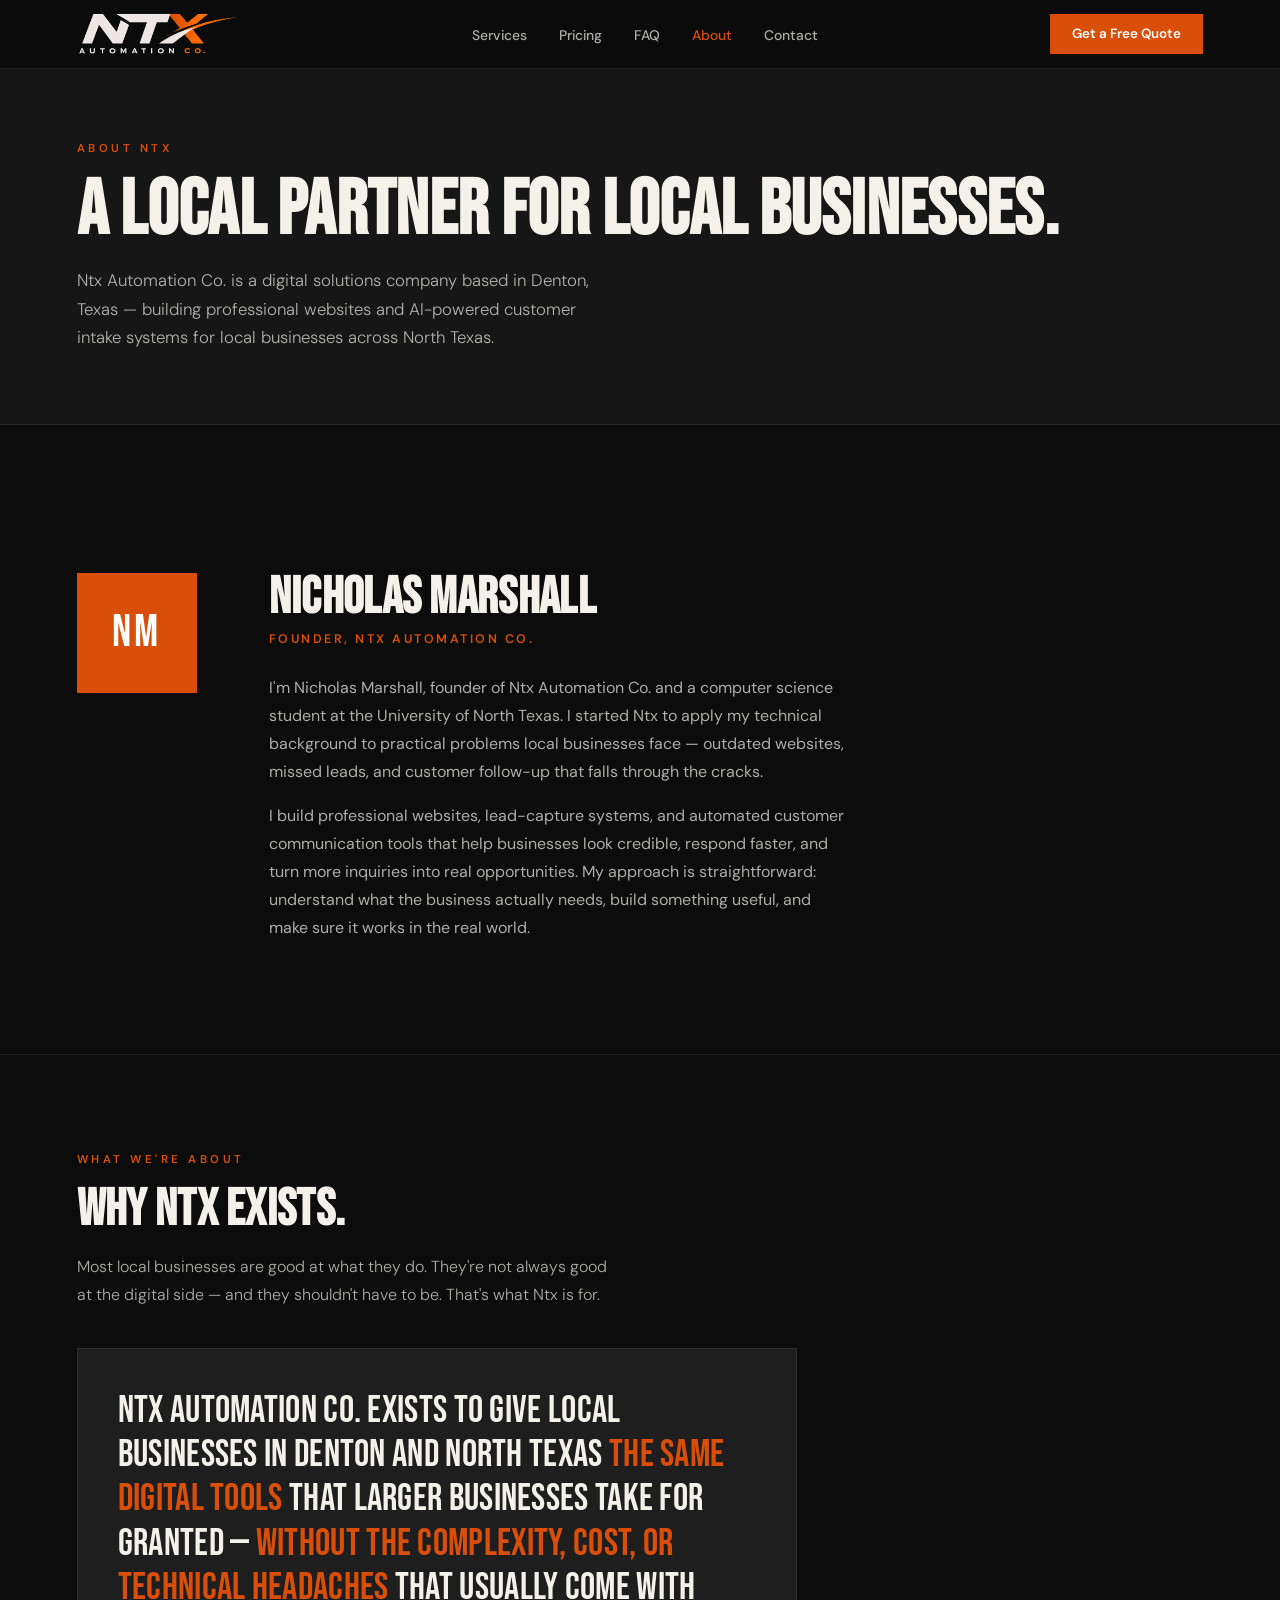
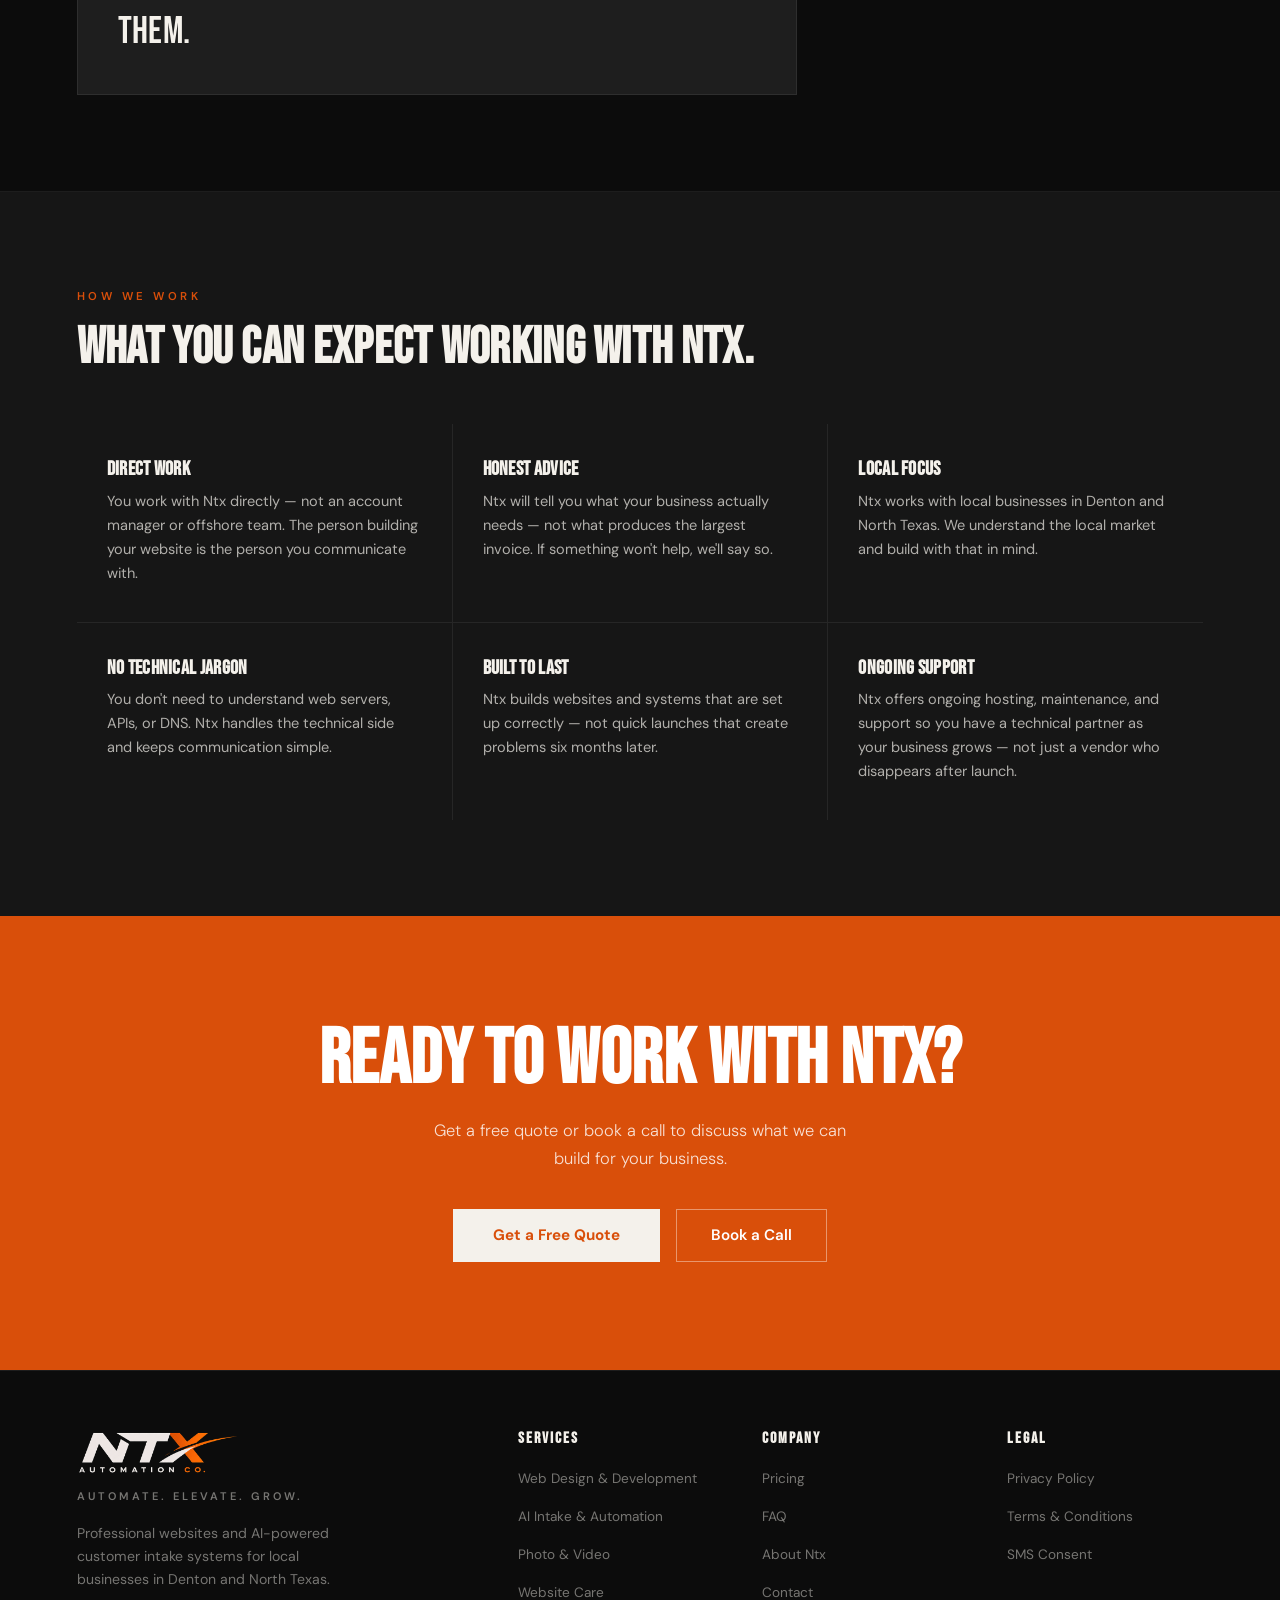
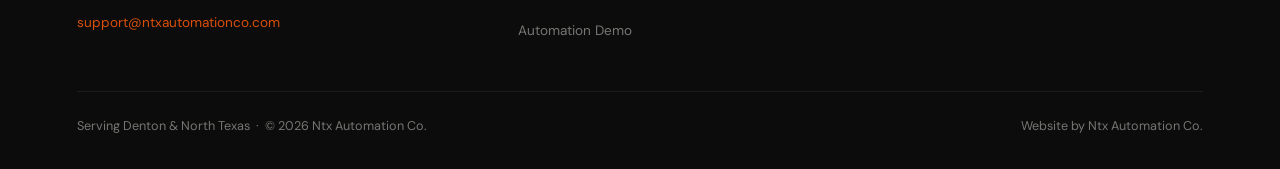
==== commit 4bb85e59: "Add period to public company name" ====
--- a/about.html
+++ b/about.html
@@ -3,12 +3,12 @@
 <head>
 <meta charset="UTF-8"/>
 <meta name="viewport" content="width=device-width, initial-scale=1.0"/>
-<title>About Ntx Automation Co | Web Design &amp; AI Intake — Denton, TX</title>
-<meta name="description" content="Ntx Automation Co is a Denton-based digital solutions company founded by Nicholas Marshall. Professional websites and AI intake systems for local businesses in North Texas."/>
+<title>About Ntx Automation Co. | Web Design &amp; AI Intake — Denton, TX</title>
+<meta name="description" content="Ntx Automation Co. is a Denton-based digital solutions company founded by Nicholas Marshall. Professional websites and AI intake systems for local businesses in North Texas."/>
 <meta name="robots" content="index, follow"/>
 <link rel="canonical" href="https://ntxautomationco.com/about.html"/>
 <meta name="theme-color" content="#d94f0a"/>
-<meta property="og:title" content="About Ntx Automation Co — Denton, TX"/>
+<meta property="og:title" content="About Ntx Automation Co. — Denton, TX"/>
 <meta property="og:description" content="Founded by Nicholas Marshall. Professional websites and AI-powered customer intake for local businesses in Denton and North Texas."/>
 <meta property="og:url" content="https://ntxautomationco.com/about.html"/>
 <meta property="og:type" content="website"/>
@@ -17,7 +17,7 @@
 {
   "@context": "https://schema.org",
   "@type": ["LocalBusiness", "ProfessionalService"],
-  "name": "Ntx Automation Co",
+  "name": "Ntx Automation Co.",
   "url": "https://ntxautomationco.com",
   "email": "support@ntxautomationco.com",
   "founder": { "@type": "Person", "name": "Nicholas Marshall" },
@@ -25,7 +25,7 @@
     { "@type": "City", "name": "Denton", "containedInPlace": { "@type": "State", "name": "Texas" } },
     { "@type": "AdministrativeArea", "name": "North Texas" }
   ],
-  "description": "Ntx Automation Co builds professional websites and AI-powered customer intake systems for local businesses in Denton and North Texas."
+  "description": "Ntx Automation Co. builds professional websites and AI-powered customer intake systems for local businesses in Denton and North Texas."
 }
 </script>
 <link rel="icon" href="/favicon.svg" type="image/svg+xml"/>
@@ -68,7 +68,7 @@
 <div class="about-hero">
   <span class="label">About Ntx</span>
   <h1>A Local Partner for Local Businesses.</h1>
-  <p>Ntx Automation Co is a digital solutions company based in Denton, Texas — building professional websites and AI-powered customer intake systems for local businesses across North Texas.</p>
+  <p>Ntx Automation Co. is a digital solutions company based in Denton, Texas — building professional websites and AI-powered customer intake systems for local businesses across North Texas.</p>
 </div>
 
 <section class="founder-section" aria-labelledby="founder-heading">
@@ -78,9 +78,9 @@
     </div>
     <div class="reveal reveal-d2">
       <h2 class="founder-name" id="founder-heading">Nicholas Marshall</h2>
-      <span class="founder-role">Founder, Ntx Automation Co</span>
+      <span class="founder-role">Founder, Ntx Automation Co.</span>
       <div class="founder-bio">
-        <p>I'm Nicholas Marshall, founder of Ntx Automation Co and a computer science student at the University of North Texas. I started Ntx to apply my technical background to practical problems local businesses face — outdated websites, missed leads, and customer follow-up that falls through the cracks.</p>
+        <p>I'm Nicholas Marshall, founder of Ntx Automation Co. and a computer science student at the University of North Texas. I started Ntx to apply my technical background to practical problems local businesses face — outdated websites, missed leads, and customer follow-up that falls through the cracks.</p>
         <p>I build professional websites, lead-capture systems, and automated customer communication tools that help businesses look credible, respond faster, and turn more inquiries into real opportunities. My approach is straightforward: understand what the business actually needs, build something useful, and make sure it works in the real world.</p>
       </div>
     </div>
@@ -96,7 +96,7 @@
     <p class="section-body">Most local businesses are good at what they do. They're not always good at the digital side — and they shouldn't have to be. That's what Ntx is for.</p>
   </div>
   <div class="mission-block reveal">
-    <p>Ntx Automation Co exists to give local businesses in Denton and North Texas <em>the same digital tools</em> that larger businesses take for granted — <em>without the complexity, cost, or technical headaches</em> that usually come with them.</p>
+    <p>Ntx Automation Co. exists to give local businesses in Denton and North Texas <em>the same digital tools</em> that larger businesses take for granted — <em>without the complexity, cost, or technical headaches</em> that usually come with them.</p>
   </div>
 </section>
 
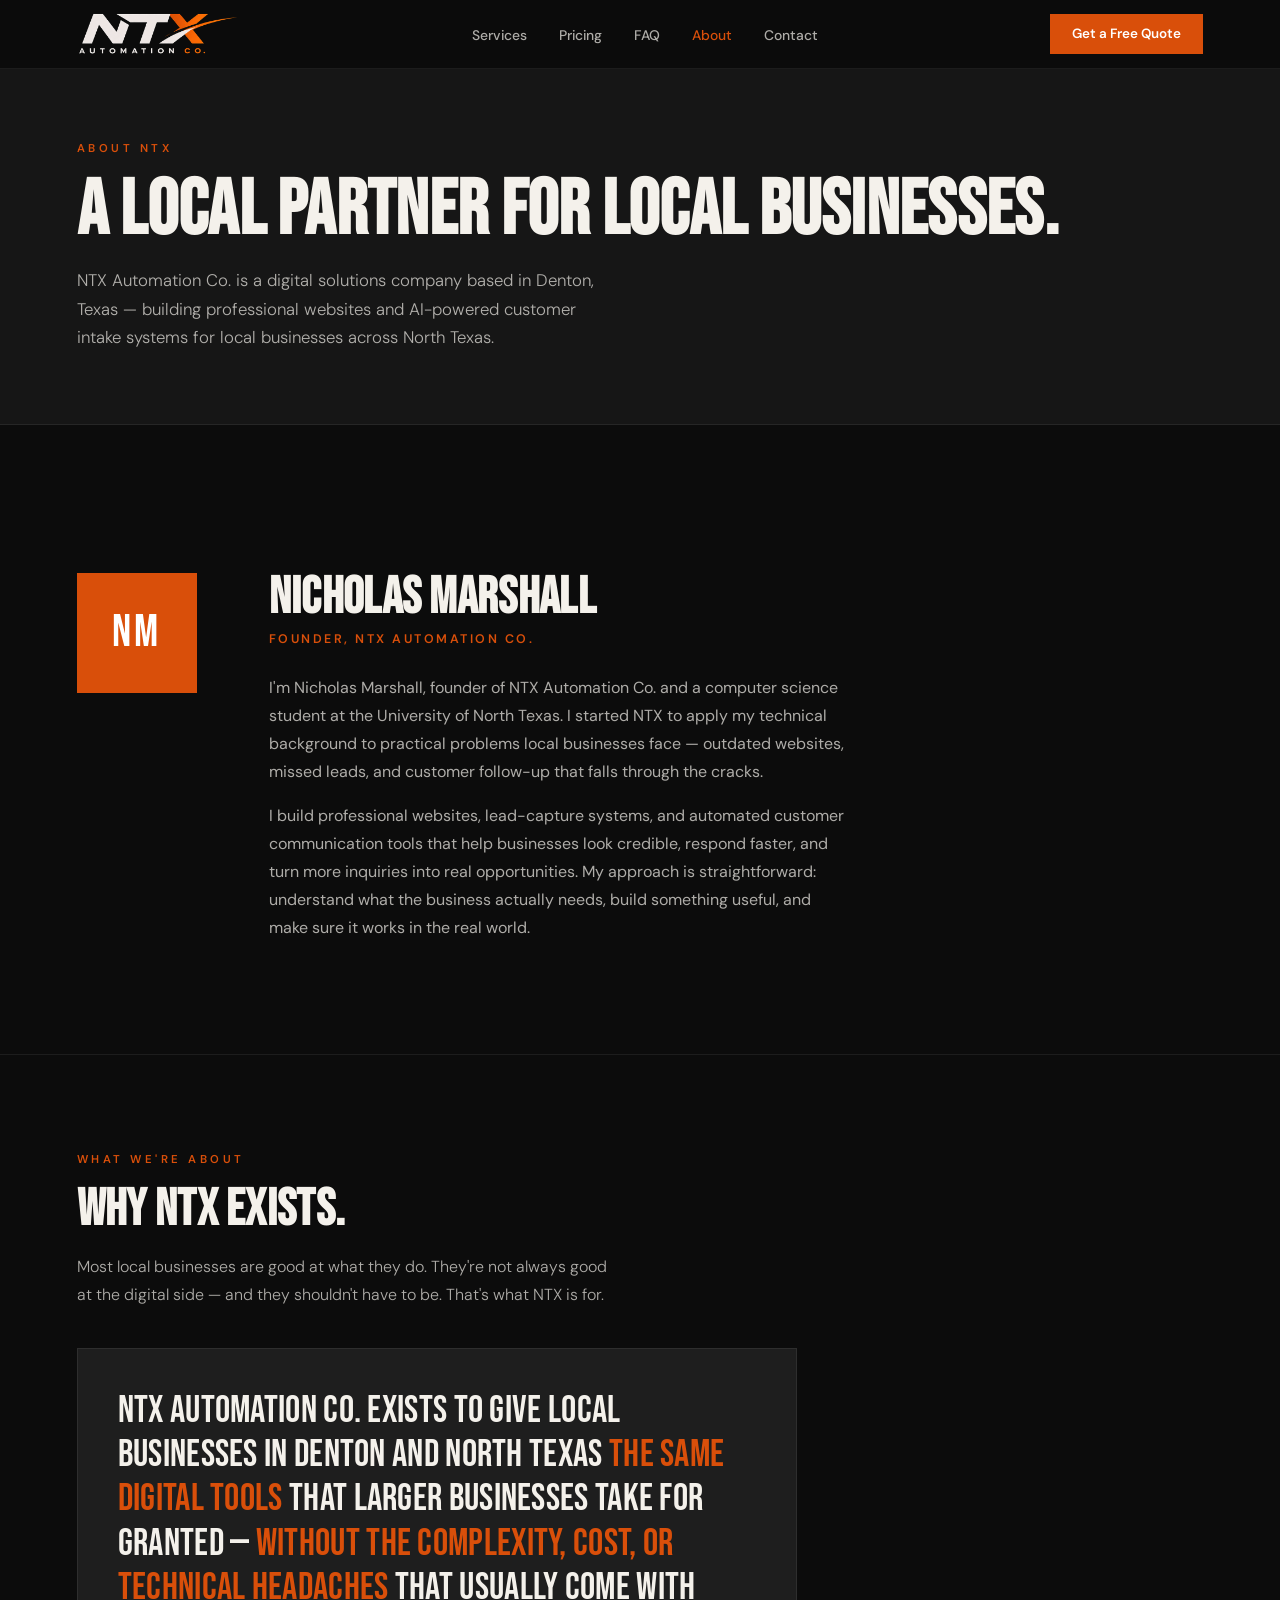
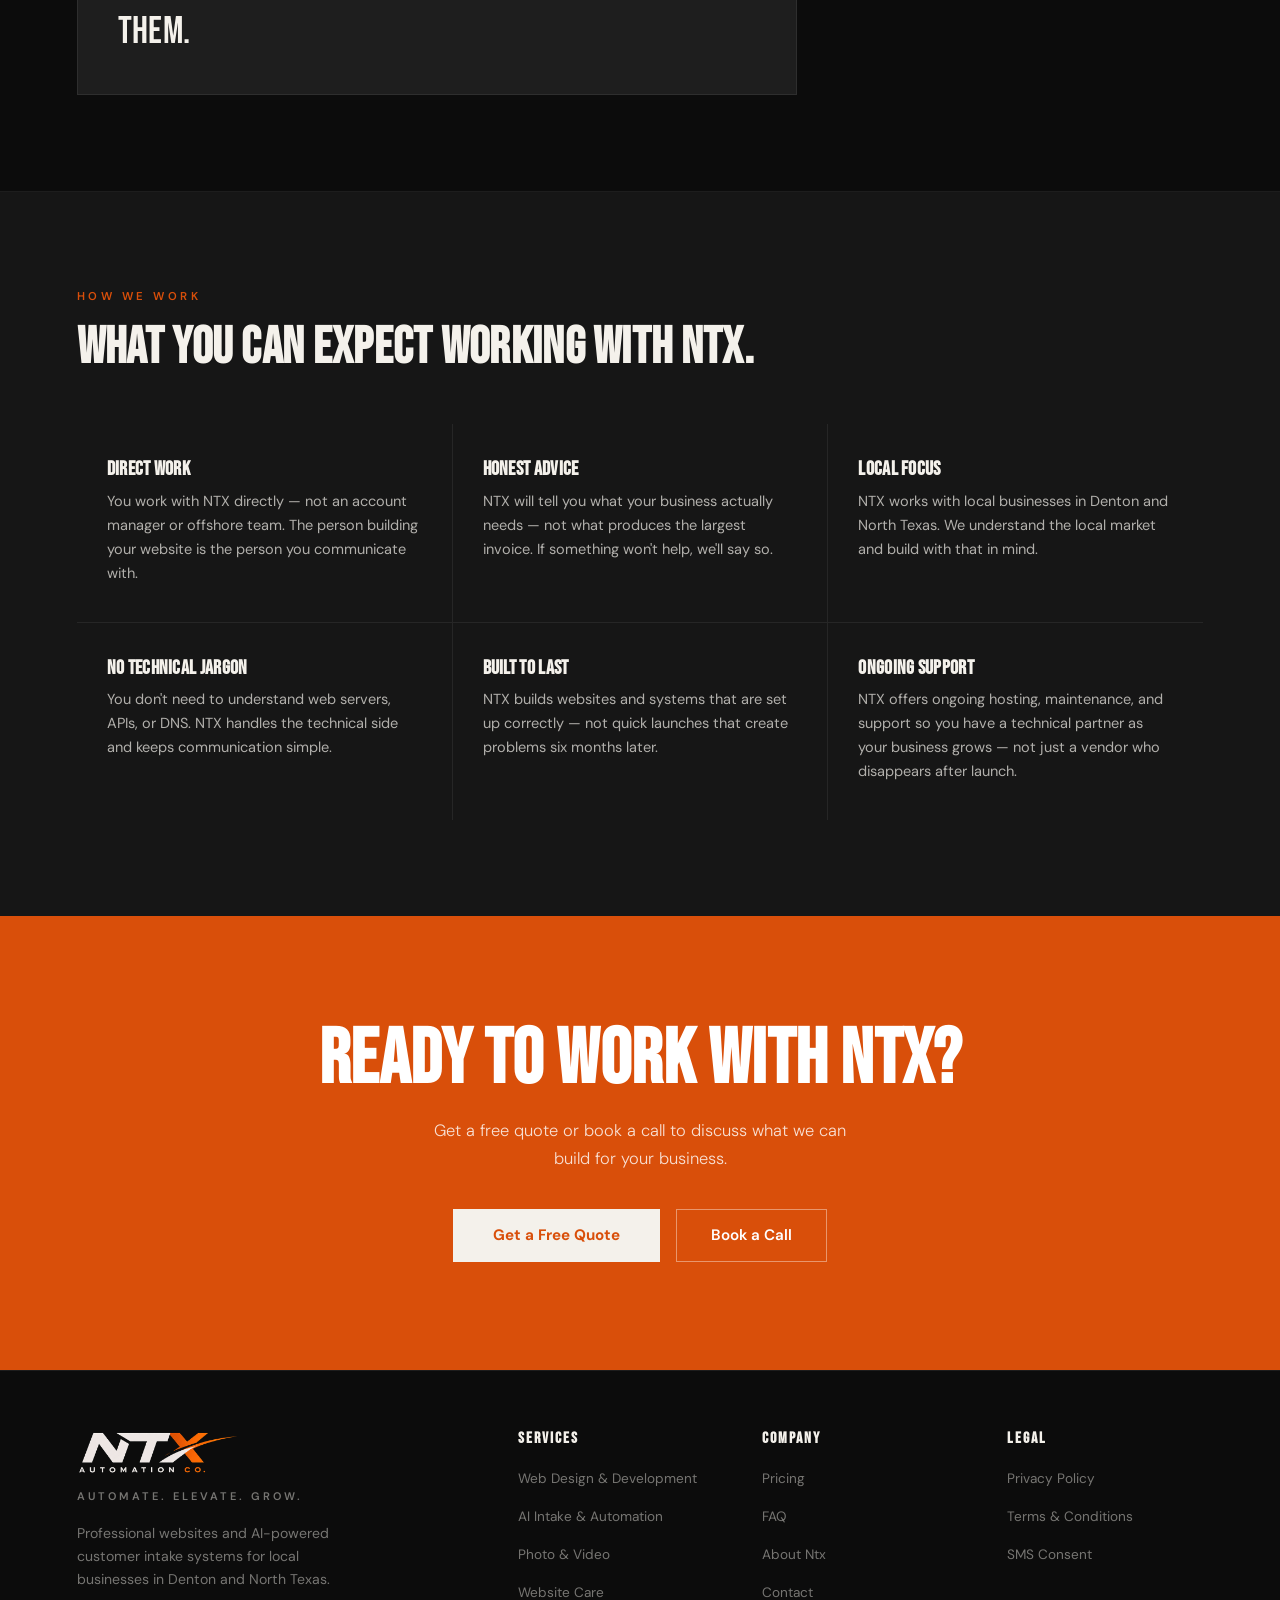
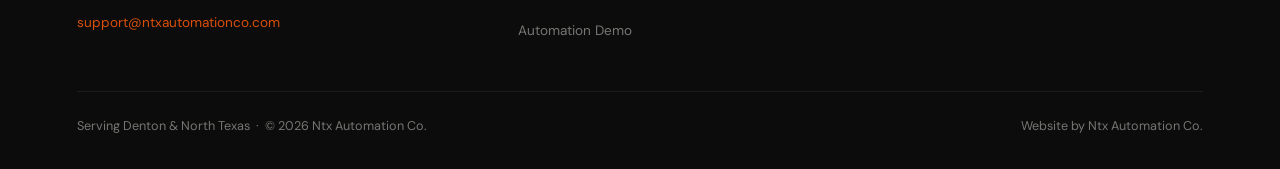
==== commit 2e209c38: "Polish NTX service copy and pricing clarity" ====
--- a/about.html
+++ b/about.html
@@ -3,12 +3,12 @@
 <head>
 <meta charset="UTF-8"/>
 <meta name="viewport" content="width=device-width, initial-scale=1.0"/>
-<title>About Ntx Automation Co. | Web Design &amp; AI Intake — Denton, TX</title>
-<meta name="description" content="Ntx Automation Co. is a Denton-based digital solutions company founded by Nicholas Marshall. Professional websites and AI intake systems for local businesses in North Texas."/>
+<title>About NTX Automation Co. | Web Design &amp; AI Intake — Denton, TX</title>
+<meta name="description" content="NTX Automation Co. is a Denton-based digital solutions company founded by Nicholas Marshall. Professional websites and AI intake systems for local businesses in North Texas."/>
 <meta name="robots" content="index, follow"/>
 <link rel="canonical" href="https://ntxautomationco.com/about.html"/>
 <meta name="theme-color" content="#d94f0a"/>
-<meta property="og:title" content="About Ntx Automation Co. — Denton, TX"/>
+<meta property="og:title" content="About NTX Automation Co. — Denton, TX"/>
 <meta property="og:description" content="Founded by Nicholas Marshall. Professional websites and AI-powered customer intake for local businesses in Denton and North Texas."/>
 <meta property="og:url" content="https://ntxautomationco.com/about.html"/>
 <meta property="og:type" content="website"/>
@@ -17,7 +17,7 @@
 {
   "@context": "https://schema.org",
   "@type": ["LocalBusiness", "ProfessionalService"],
-  "name": "Ntx Automation Co.",
+  "name": "NTX Automation Co.",
   "url": "https://ntxautomationco.com",
   "email": "support@ntxautomationco.com",
   "founder": { "@type": "Person", "name": "Nicholas Marshall" },
@@ -25,7 +25,7 @@
     { "@type": "City", "name": "Denton", "containedInPlace": { "@type": "State", "name": "Texas" } },
     { "@type": "AdministrativeArea", "name": "North Texas" }
   ],
-  "description": "Ntx Automation Co. builds professional websites and AI-powered customer intake systems for local businesses in Denton and North Texas."
+  "description": "NTX Automation Co. builds professional websites and AI-powered customer intake systems for local businesses in Denton and North Texas."
 }
 </script>
 <link rel="icon" href="/favicon.svg" type="image/svg+xml"/>
@@ -66,9 +66,9 @@
 <main id="main-content">
 
 <div class="about-hero">
-  <span class="label">About Ntx</span>
+  <span class="label">About NTX</span>
   <h1>A Local Partner for Local Businesses.</h1>
-  <p>Ntx Automation Co. is a digital solutions company based in Denton, Texas — building professional websites and AI-powered customer intake systems for local businesses across North Texas.</p>
+  <p>NTX Automation Co. is a digital solutions company based in Denton, Texas — building professional websites and AI-powered customer intake systems for local businesses across North Texas.</p>
 </div>
 
 <section class="founder-section" aria-labelledby="founder-heading">
@@ -78,9 +78,9 @@
     </div>
     <div class="reveal reveal-d2">
       <h2 class="founder-name" id="founder-heading">Nicholas Marshall</h2>
-      <span class="founder-role">Founder, Ntx Automation Co.</span>
+      <span class="founder-role">Founder, NTX Automation Co.</span>
       <div class="founder-bio">
-        <p>I'm Nicholas Marshall, founder of Ntx Automation Co. and a computer science student at the University of North Texas. I started Ntx to apply my technical background to practical problems local businesses face — outdated websites, missed leads, and customer follow-up that falls through the cracks.</p>
+        <p>I'm Nicholas Marshall, founder of NTX Automation Co. and a computer science student at the University of North Texas. I started NTX to apply my technical background to practical problems local businesses face — outdated websites, missed leads, and customer follow-up that falls through the cracks.</p>
         <p>I build professional websites, lead-capture systems, and automated customer communication tools that help businesses look credible, respond faster, and turn more inquiries into real opportunities. My approach is straightforward: understand what the business actually needs, build something useful, and make sure it works in the real world.</p>
       </div>
     </div>
@@ -92,11 +92,11 @@
 <section class="mission-section" aria-labelledby="mission-heading">
   <div class="reveal">
     <span class="label">What We're About</span>
-    <h2 class="section-heading" id="mission-heading">Why Ntx Exists.</h2>
-    <p class="section-body">Most local businesses are good at what they do. They're not always good at the digital side — and they shouldn't have to be. That's what Ntx is for.</p>
+    <h2 class="section-heading" id="mission-heading">Why NTX Exists.</h2>
+    <p class="section-body">Most local businesses are good at what they do. They're not always good at the digital side — and they shouldn't have to be. That's what NTX is for.</p>
   </div>
   <div class="mission-block reveal">
-    <p>Ntx Automation Co. exists to give local businesses in Denton and North Texas <em>the same digital tools</em> that larger businesses take for granted — <em>without the complexity, cost, or technical headaches</em> that usually come with them.</p>
+    <p>NTX Automation Co. exists to give local businesses in Denton and North Texas <em>the same digital tools</em> that larger businesses take for granted — <em>without the complexity, cost, or technical headaches</em> that usually come with them.</p>
   </div>
 </section>
 
@@ -105,38 +105,38 @@
 <section class="values-section" aria-labelledby="values-heading">
   <div class="reveal">
     <span class="label">How We Work</span>
-    <h2 class="section-heading" id="values-heading">What You Can Expect Working With Ntx.</h2>
+    <h2 class="section-heading" id="values-heading">What You Can Expect Working With NTX.</h2>
   </div>
   <div class="values-grid">
     <div class="value-item reveal reveal-d1">
       <h3>Direct Work</h3>
-      <p>You work with Ntx directly — not an account manager or offshore team. The person building your website is the person you communicate with.</p>
+      <p>You work with NTX directly — not an account manager or offshore team. The person building your website is the person you communicate with.</p>
     </div>
     <div class="value-item reveal reveal-d2">
       <h3>Honest Advice</h3>
-      <p>Ntx will tell you what your business actually needs — not what produces the largest invoice. If something won't help, we'll say so.</p>
+      <p>NTX will tell you what your business actually needs — not what produces the largest invoice. If something won't help, we'll say so.</p>
     </div>
     <div class="value-item reveal reveal-d3">
       <h3>Local Focus</h3>
-      <p>Ntx works with local businesses in Denton and North Texas. We understand the local market and build with that in mind.</p>
+      <p>NTX works with local businesses in Denton and North Texas. We understand the local market and build with that in mind.</p>
     </div>
     <div class="value-item reveal reveal-d1">
       <h3>No Technical Jargon</h3>
-      <p>You don't need to understand web servers, APIs, or DNS. Ntx handles the technical side and keeps communication simple.</p>
+      <p>You don't need to understand web servers, APIs, or DNS. NTX handles the technical side and keeps communication simple.</p>
     </div>
     <div class="value-item reveal reveal-d2">
       <h3>Built to Last</h3>
-      <p>Ntx builds websites and systems that are set up correctly — not quick launches that create problems six months later.</p>
+      <p>NTX builds websites and systems that are set up correctly — not quick launches that create problems six months later.</p>
     </div>
     <div class="value-item reveal reveal-d3">
       <h3>Ongoing Support</h3>
-      <p>Ntx offers ongoing hosting, maintenance, and support so you have a technical partner as your business grows — not just a vendor who disappears after launch.</p>
+      <p>NTX offers ongoing hosting, maintenance, and support so you have a technical partner as your business grows — not just a vendor who disappears after launch.</p>
     </div>
   </div>
 </section>
 
 <section class="final-cta" aria-labelledby="about-cta-heading">
-  <h2 id="about-cta-heading">Ready to Work with Ntx?</h2>
+  <h2 id="about-cta-heading">Ready to Work with NTX?</h2>
   <p>Get a free quote or book a call to discuss what we can build for your business.</p>
   <div class="final-cta-actions">
     <a href="/contact.html" class="btn-white">Get a Free Quote</a>
@@ -149,3 +149,5 @@
 <script src="/components.js"></script>
 </body>
 </html>
+
+
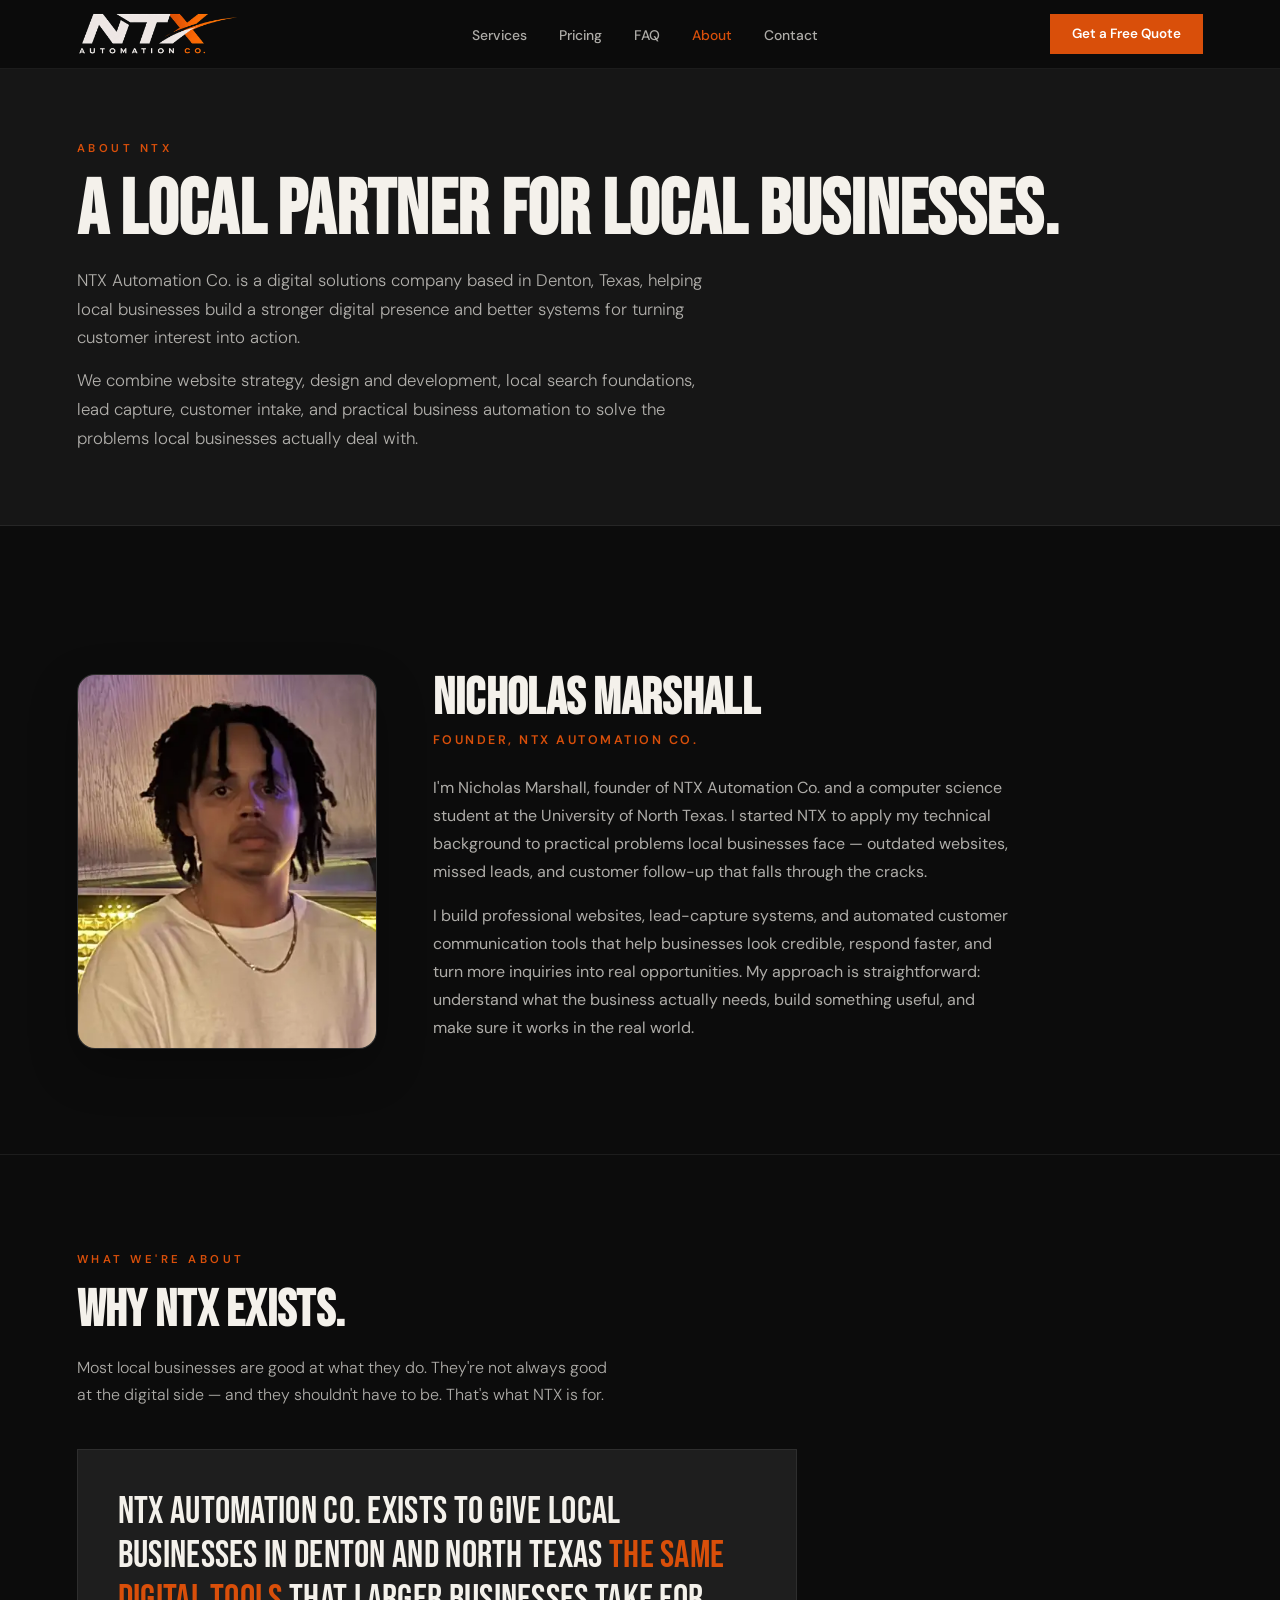
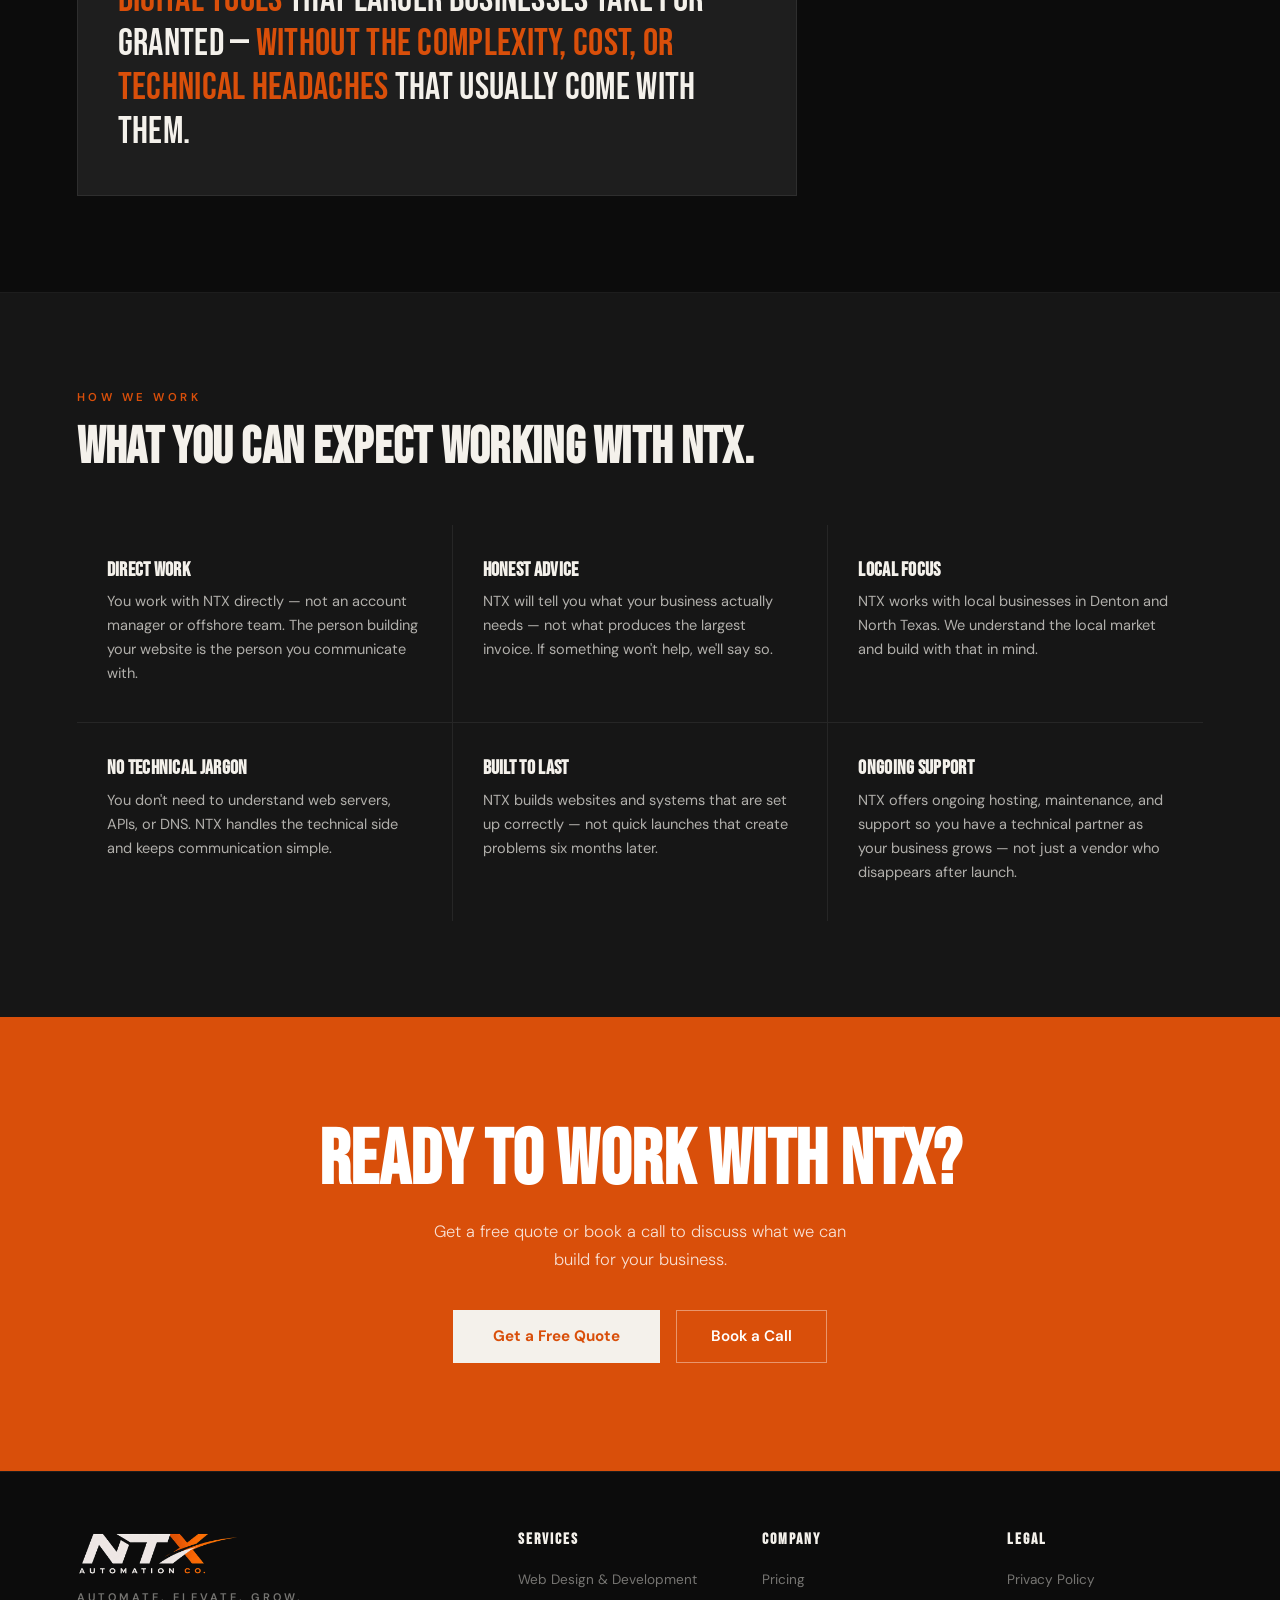
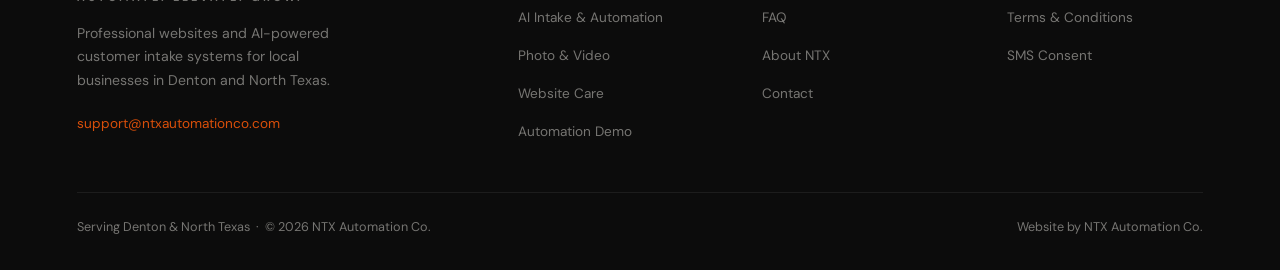
==== commit e05e2b17: "Add founder portrait and broaden About positioning" ====
--- a/about.html
+++ b/about.html
@@ -4,12 +4,12 @@
 <meta charset="UTF-8"/>
 <meta name="viewport" content="width=device-width, initial-scale=1.0"/>
 <title>About NTX Automation Co. | Web Design &amp; AI Intake — Denton, TX</title>
-<meta name="description" content="NTX Automation Co. is a Denton-based digital solutions company founded by Nicholas Marshall. Professional websites and AI intake systems for local businesses in North Texas."/>
+<meta name="description" content="NTX Automation Co. is a Denton-based digital solutions company helping North Texas businesses with website strategy, design, local search foundations, lead capture, customer intake, and automation."/>
 <meta name="robots" content="index, follow"/>
 <link rel="canonical" href="https://ntxautomationco.com/about.html"/>
 <meta name="theme-color" content="#d94f0a"/>
 <meta property="og:title" content="About NTX Automation Co. — Denton, TX"/>
-<meta property="og:description" content="Founded by Nicholas Marshall. Professional websites and AI-powered customer intake for local businesses in Denton and North Texas."/>
+<meta property="og:description" content="Founded by Nicholas Marshall. Website strategy, design, lead capture, customer intake, and practical business automation for Denton and North Texas."/>
 <meta property="og:url" content="https://ntxautomationco.com/about.html"/>
 <meta property="og:type" content="website"/>
 <meta name="twitter:card" content="summary"/>
@@ -25,7 +25,7 @@
     { "@type": "City", "name": "Denton", "containedInPlace": { "@type": "State", "name": "Texas" } },
     { "@type": "AdministrativeArea", "name": "North Texas" }
   ],
-  "description": "NTX Automation Co. builds professional websites and AI-powered customer intake systems for local businesses in Denton and North Texas."
+  "description": "NTX Automation Co. helps local businesses build a stronger digital presence with website strategy, design, local search foundations, lead capture, customer intake, and practical business automation."
 }
 </script>
 <link rel="icon" href="/favicon.svg" type="image/svg+xml"/>
@@ -36,9 +36,12 @@
 <style>
 .about-hero { padding: 140px 6% 72px; background: var(--gray); border-bottom: 1px solid var(--border); }
 .about-hero h1 { font-family: 'Bebas Neue', sans-serif; font-size: clamp(3rem, 6vw, 5.2rem); line-height: 0.95; margin-bottom: 18px; }
-.about-hero p { font-size: 1.05rem; color: var(--body); max-width: 540px; font-weight: 300; line-height: 1.72; }
+.about-hero p { font-size: 1.05rem; color: var(--body); max-width: 640px; font-weight: 300; line-height: 1.72; }
+.about-hero p + p { margin-top: 14px; }
 .founder-section { background: var(--black); }
-.founder-inner { display: grid; grid-template-columns: 140px 1fr; gap: 52px; align-items: start; margin-top: 52px; }
+.founder-inner { display: grid; grid-template-columns: minmax(240px, 300px) 1fr; gap: 56px; align-items: start; margin-top: 52px; }
+.founder-photo-wrap { width: 100%; max-width: 300px; aspect-ratio: 4 / 5; overflow: hidden; border-radius: 18px; border: 1px solid var(--border); background: var(--card); box-shadow: 0 18px 48px rgba(0,0,0,0.28); }
+.founder-photo { width: 100%; height: 100%; display: block; object-fit: cover; object-position: center; }
 .founder-name { font-family: 'Bebas Neue', sans-serif; font-size: clamp(2.2rem, 4vw, 3.4rem); line-height: 0.97; margin-bottom: 6px; }
 .founder-role { font-size: 0.78rem; font-weight: 600; letter-spacing: 2.5px; text-transform: uppercase; color: var(--orange); margin-bottom: 24px; display: block; }
 .founder-bio p { font-size: 1rem; color: var(--body); line-height: 1.75; margin-bottom: 16px; max-width: 580px; }
@@ -68,13 +71,16 @@
 <div class="about-hero">
   <span class="label">About NTX</span>
   <h1>A Local Partner for Local Businesses.</h1>
-  <p>NTX Automation Co. is a digital solutions company based in Denton, Texas — building professional websites and AI-powered customer intake systems for local businesses across North Texas.</p>
+  <p>NTX Automation Co. is a digital solutions company based in Denton, Texas, helping local businesses build a stronger digital presence and better systems for turning customer interest into action.</p>
+  <p>We combine website strategy, design and development, local search foundations, lead capture, customer intake, and practical business automation to solve the problems local businesses actually deal with.</p>
 </div>
 
 <section class="founder-section" aria-labelledby="founder-heading">
   <div class="founder-inner">
     <div class="reveal">
-      <div class="founder-monogram" aria-hidden="true"><span>NM</span></div>
+      <div class="founder-photo-wrap">
+        <img class="founder-photo" src="/assets/nicholas-marshall-founder.webp" alt="Nicholas Marshall, founder of NTX Automation Co." width="400" height="500"/>
+      </div>
     </div>
     <div class="reveal reveal-d2">
       <h2 class="founder-name" id="founder-heading">Nicholas Marshall</h2>
